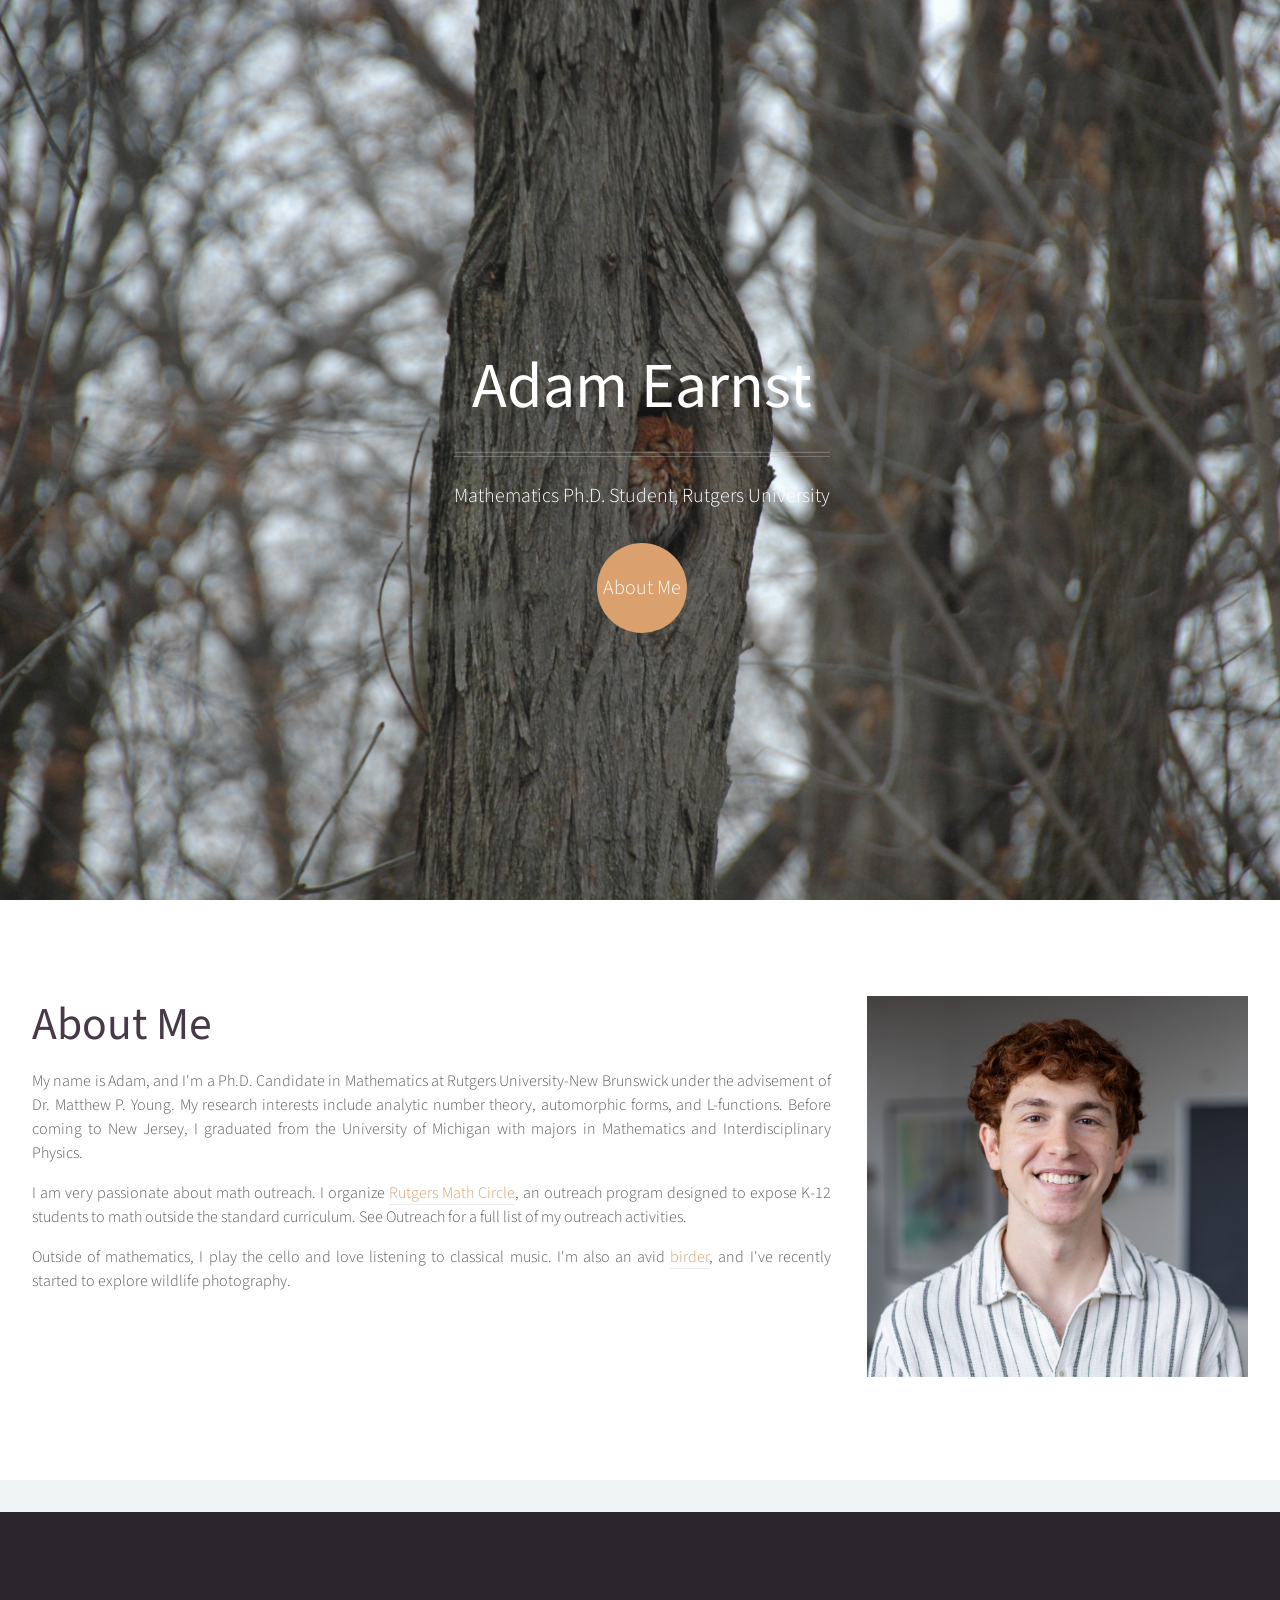
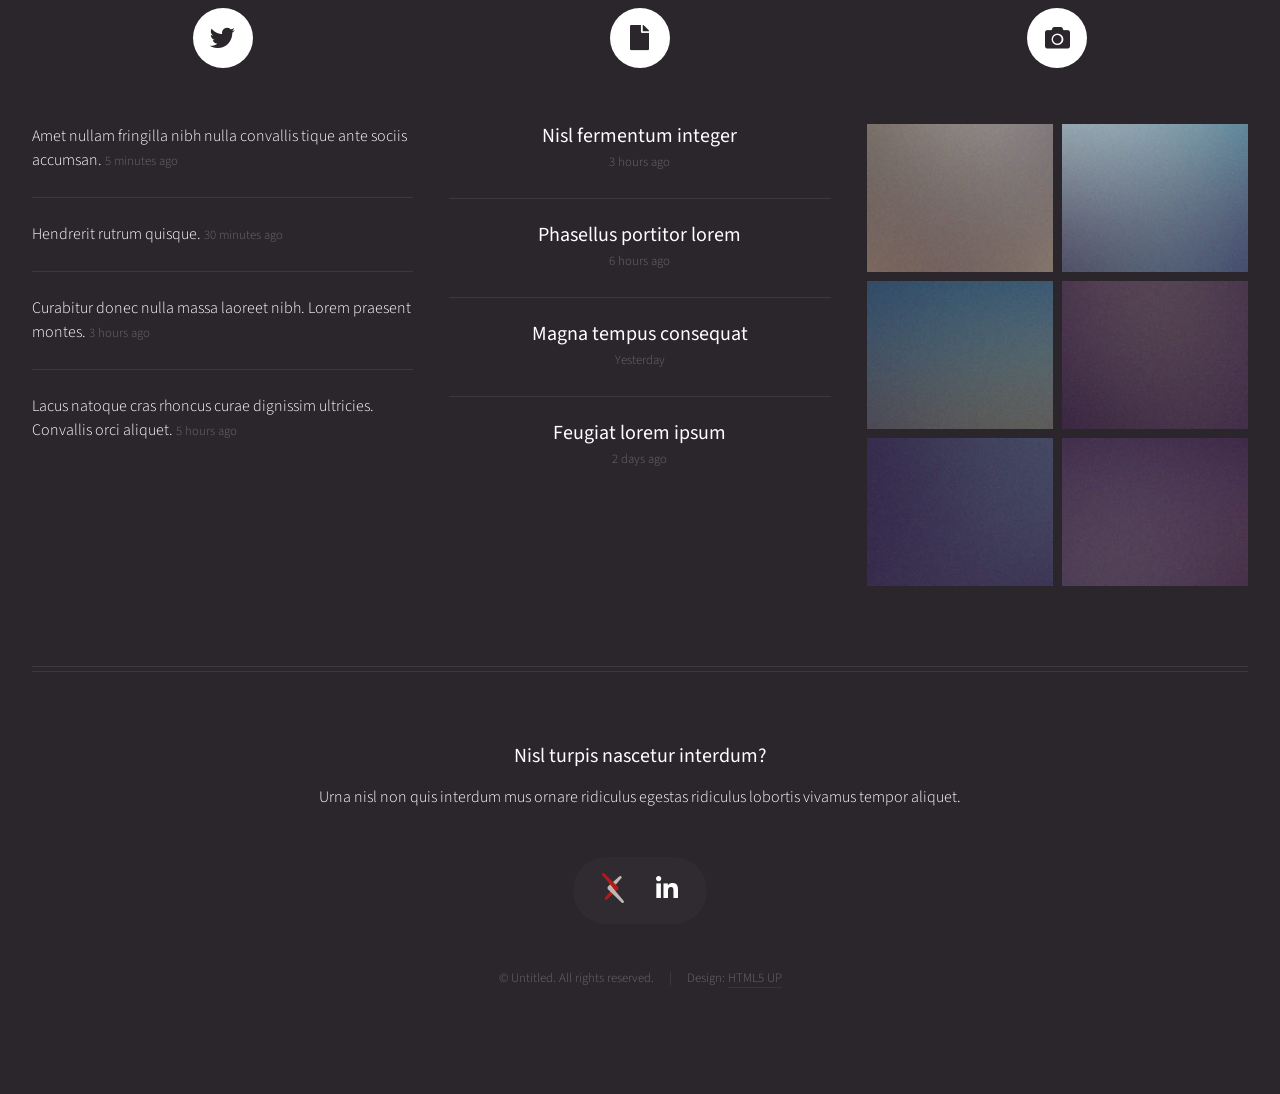
==== index.html @ e2ce982b "Update index.html" ====
<!DOCTYPE HTML>
<!--
	Helios by HTML5
	html5up.net | @ajlkn
	Free for personal and commercial use under the CCA 3.0 license (html5up.net/license)
-->
<html>
	<head>
		<title>Adam Earnst</title>
		<meta charset="utf-8" />
		<meta name="viewport" content="width=device-width, initial-scale=1, user-scalable=no" />
		<link rel="stylesheet" href="assets/css/main.css" />
		<noscript><link rel="stylesheet" href="assets/css/noscript.css" /></noscript>
	</head>
	<body class="homepage is-preload">
		<div id="page-wrapper">

			<!-- Header -->
				<div id="header">

					<!-- Inner -->
						<div class="inner">
							<header>
								<h1><a href="index.html" id="logo">Adam Earnst</a></h1>
								<hr />
								<p>Mathematics Ph.D. Student, Rutgers University</p>
							</header>
							<footer>
								<a href="#main" class="button circled scrolly">About Me</a>
							</footer>
						</div>

					<!-- Nav -->
						<div id="navbar"></div>

				</div>

			<!-- Banner
				<section id="banner">
					<header>
						<h2>Hi. You're looking at <strong>Helios</strong>.</h2>
						<p>
							A (free) responsive site template by <a href="http://html5up.net">HTML5 UP</a>.
							Built with HTML5/CSS3 and released under the <a href="http://html5up.net/license">CCA</a> license.
						</p>
					</header>
				</section> -->

			<!-- Carousel
				<section class="carousel">
					<div class="reel">

						<article>
							<a href="#" class="image featured"><img src="images/pic01.jpg" alt="" /></a>
							<header>
								<h3><a href="#">Pulvinar sagittis congue</a></h3>
							</header>
							<p>Commodo id natoque malesuada sollicitudin elit suscipit magna.</p>
						</article>

						<article>
							<a href="#" class="image featured"><img src="images/pic02.jpg" alt="" /></a>
							<header>
								<h3><a href="#">Fermentum sagittis proin</a></h3>
							</header>
							<p>Commodo id natoque malesuada sollicitudin elit suscipit magna.</p>
						</article>

						<article>
							<a href="#" class="image featured"><img src="images/pic03.jpg" alt="" /></a>
							<header>
								<h3><a href="#">Sed quis rhoncus placerat</a></h3>
							</header>
							<p>Commodo id natoque malesuada sollicitudin elit suscipit magna.</p>
						</article>

						<article>
							<a href="#" class="image featured"><img src="images/pic04.jpg" alt="" /></a>
							<header>
								<h3><a href="#">Ultrices urna sit lobortis</a></h3>
							</header>
							<p>Commodo id natoque malesuada sollicitudin elit suscipit magna.</p>
						</article>

						<article>
							<a href="#" class="image featured"><img src="images/pic05.jpg" alt="" /></a>
							<header>
								<h3><a href="#">Varius magnis sollicitudin</a></h3>
							</header>
							<p>Commodo id natoque malesuada sollicitudin elit suscipit magna.</p>
						</article>

						<article>
							<a href="#" class="image featured"><img src="images/pic01.jpg" alt="" /></a>
							<header>
								<h3><a href="#">Pulvinar sagittis congue</a></h3>
							</header>
							<p>Commodo id natoque malesuada sollicitudin elit suscipit magna.</p>
						</article>

						<article>
							<a href="#" class="image featured"><img src="images/pic02.jpg" alt="" /></a>
							<header>
								<h3><a href="#">Fermentum sagittis proin</a></h3>
							</header>
							<p>Commodo id natoque malesuada sollicitudin elit suscipit magna.</p>
						</article>

						<article>
							<a href="#" class="image featured"><img src="images/pic03.jpg" alt="" /></a>
							<header>
								<h3><a href="#">Sed quis rhoncus placerat</a></h3>
							</header>
							<p>Commodo id natoque malesuada sollicitudin elit suscipit magna.</p>
						</article>

						<article>
							<a href="#" class="image featured"><img src="images/pic04.jpg" alt="" /></a>
							<header>
								<h3><a href="#">Ultrices urna sit lobortis</a></h3>
							</header>
							<p>Commodo id natoque malesuada sollicitudin elit suscipit magna.</p>
						</article>

						<article>
							<a href="#" class="image featured"><img src="images/pic05.jpg" alt="" /></a>
							<header>
								<h3><a href="#">Varius magnis sollicitudin</a></h3>
							</header>
							<p>Commodo id natoque malesuada sollicitudin elit suscipit magna.</p>
						</article>

					</div>
				</section>  -->

			<!-- Main -->
			<div class="wrapper style1">
				<section id="main" class="container special">
				<div class="row">
				  <article class="col-8 col-12-mobile special">
					  <header style="text-align: left;">
				        <h2>About Me</h2>
					  </header>
				        <p>
				          My name is Adam, and I'm a Ph.D. Candidate in Mathematics at Rutgers University-New Brunswick under the advisement of Dr. Matthew P. Young.
						  My research interests include analytic number theory, automorphic forms, and L-functions.
						  Before coming to New Jersey, I graduated from the University of Michigan with majors in Mathematics and Interdisciplinary Physics.
				        </p>
					    <p>
							I am very passionate about math outreach.
							I organize <a href="https://sites.google.com/view/rutgersmathcircle" target="_blank">Rutgers Math Circle</a>,
							an outreach program designed to expose K-12 students to math outside the standard curriculum.
							See Outreach for a full list of my outreach activities.
						</p>
						<p>
							Outside of mathematics, I play the cello and love listening to classical music.
							I'm also an avid
							<a href="https://ebird.org/profile/Mzg1OTMxMQ/US" target="_blank">birder</a>,
							and I've recently started to explore wildlife photography.
						</p>
				  </article>
					<article class="col-4 col-12-mobile special">
				      <!-- Right side: Image -->
				      
				        <img src="images/Adam Portrait.jpg" alt="" style="width: 100%; border-radius: 0px;" />
				      
				
				    </article>
				</div>
				</section>
			</div>

			<!-- Features
				<div class="wrapper style1">

					<section id="features" class="container special">
						<header>
							<h2>Morbi ullamcorper et varius leo lacus</h2>
							<p>Ipsum volutpat consectetur orci metus consequat imperdiet duis integer semper magna.</p>
						</header>
						<div class="row">
							<article class="col-4 col-12-mobile special">
								<a href="#" class="image featured"><img src="images/pic07.jpg" alt="" /></a>
								<header>
									<h3><a href="#">Gravida aliquam penatibus</a></h3>
								</header>
								<p>
									Amet nullam fringilla nibh nulla convallis tique ante proin sociis accumsan lobortis. Auctor etiam
									porttitor phasellus tempus cubilia ultrices tempor sagittis. Nisl fermentum consequat integer interdum.
								</p>
							</article>
							<article class="col-4 col-12-mobile special">
								<a href="#" class="image featured"><img src="images/pic08.jpg" alt="" /></a>
								<header>
									<h3><a href="#">Sed quis rhoncus placerat</a></h3>
								</header>
								<p>
									Amet nullam fringilla nibh nulla convallis tique ante proin sociis accumsan lobortis. Auctor etiam
									porttitor phasellus tempus cubilia ultrices tempor sagittis. Nisl fermentum consequat integer interdum.
								</p>
							</article>
							<article class="col-4 col-12-mobile special">
								<a href="#" class="image featured"><img src="images/pic09.jpg" alt="" /></a>
								<header>
									<h3><a href="#">Magna laoreet et aliquam</a></h3>
								</header>
								<p>
									Amet nullam fringilla nibh nulla convallis tique ante proin sociis accumsan lobortis. Auctor etiam
									porttitor phasellus tempus cubilia ultrices tempor sagittis. Nisl fermentum consequat integer interdum.
								</p>
							</article>
						</div>
					</section>

				</div> -->

			<!-- Footer -->
				<div id="footer">
					<div class="container">
						<div class="row">

							<!-- Tweets -->
								<section class="col-4 col-12-mobile">
									<header>
										<h2 class="icon brands fa-twitter circled"><span class="label">Tweets</span></h2>
									</header>
									<ul class="divided">
										<li>
											<article class="tweet">
												Amet nullam fringilla nibh nulla convallis tique ante sociis accumsan.
												<span class="timestamp">5 minutes ago</span>
											</article>
										</li>
										<li>
											<article class="tweet">
												Hendrerit rutrum quisque.
												<span class="timestamp">30 minutes ago</span>
											</article>
										</li>
										<li>
											<article class="tweet">
												Curabitur donec nulla massa laoreet nibh. Lorem praesent montes.
												<span class="timestamp">3 hours ago</span>
											</article>
										</li>
										<li>
											<article class="tweet">
												Lacus natoque cras rhoncus curae dignissim ultricies. Convallis orci aliquet.
												<span class="timestamp">5 hours ago</span>
											</article>
										</li>
									</ul>
								</section>

							<!-- Posts -->
								<section class="col-4 col-12-mobile">
									<header>
										<h2 class="icon solid fa-file circled"><span class="label">Posts</span></h2>
									</header>
									<ul class="divided">
										<li>
											<article class="post stub">
												<header>
													<h3><a href="#">Nisl fermentum integer</a></h3>
												</header>
												<span class="timestamp">3 hours ago</span>
											</article>
										</li>
										<li>
											<article class="post stub">
												<header>
													<h3><a href="#">Phasellus portitor lorem</a></h3>
												</header>
												<span class="timestamp">6 hours ago</span>
											</article>
										</li>
										<li>
											<article class="post stub">
												<header>
													<h3><a href="#">Magna tempus consequat</a></h3>
												</header>
												<span class="timestamp">Yesterday</span>
											</article>
										</li>
										<li>
											<article class="post stub">
												<header>
													<h3><a href="#">Feugiat lorem ipsum</a></h3>
												</header>
												<span class="timestamp">2 days ago</span>
											</article>
										</li>
									</ul>
								</section>

							<!-- Photos -->
								<section class="col-4 col-12-mobile">
									<header>
										<h2 class="icon solid fa-camera circled"><span class="label">Photos</span></h2>
									</header>
									<div class="row gtr-25">
										<div class="col-6">
											<a href="#" class="image fit"><img src="images/pic10.jpg" alt="" /></a>
										</div>
										<div class="col-6">
											<a href="#" class="image fit"><img src="images/pic11.jpg" alt="" /></a>
										</div>
										<div class="col-6">
											<a href="#" class="image fit"><img src="images/pic12.jpg" alt="" /></a>
										</div>
										<div class="col-6">
											<a href="#" class="image fit"><img src="images/pic13.jpg" alt="" /></a>
										</div>
										<div class="col-6">
											<a href="#" class="image fit"><img src="images/pic14.jpg" alt="" /></a>
										</div>
										<div class="col-6">
											<a href="#" class="image fit"><img src="images/pic15.jpg" alt="" /></a>
										</div>
									</div>
								</section>

						</div>
						<hr />
						<div class="row">
							<div class="col-12">

								<!-- Contact -->
									<section class="contact">
										<header>
											<h3>Nisl turpis nascetur interdum?</h3>
										</header>
										<p>Urna nisl non quis interdum mus ornare ridiculus egestas ridiculus lobortis vivamus tempor aliquet.</p>
										<ul class="icons">
											<li>
											  	<a href="https://arxiv.org/search/?searchtype=author&query=Earnst%2C+Adam" target="_blank">
											    <img src="images/arxiv-logomark-small.svg" alt="arXiv" style="height:1.5em; position: relative; top: 5px;">
											  </a>
											</li>
											<li><a href="www.linkedin.com/in/adam-earnst" target="_blank" class="icon brands fa-linkedin-in"><span class="label">Linkedin</span></a></li>
											
										</ul>
									</section>

								<!-- Copyright -->
									<div class="copyright">
										<ul class="menu">
											<li>&copy; Untitled. All rights reserved.</li><li>Design: <a href="http://html5up.net">HTML5 UP</a></li>
										</ul>
									</div>

							</div>

						</div>
					</div>
				</div>

		</div>

		<!-- Scripts -->
			<script src="assets/js/jquery.min.js"></script>
			<script src="assets/js/jquery.dropotron.min.js"></script>
			<script src="assets/js/jquery.scrolly.min.js"></script>
			<script src="assets/js/jquery.scrollex.min.js"></script>
			<script src="assets/js/browser.min.js"></script>
			<script src="assets/js/breakpoints.min.js"></script>
			<script src="assets/js/util.js"></script>
			<script src="assets/js/main.js"></script>
			<script src="assets/js/observers.js"></script>

	</body>
</html>
---- assets/css/main.css ----
@import url("https://fonts.googleapis.com/css?family=Source+Sans+Pro:300,300italic,400,400italic,600");
@import url("fontawesome-all.min.css");

/*
	Helios by HTML5 UP
	html5up.net | @ajlkn
	Free for personal and commercial use under the CCA 3.0 license (html5up.net/license)
*/

html, body, div, span, applet, object,
iframe, h1, h2, h3, h4, h5, h6, p, blockquote,
pre, a, abbr, acronym, address, big, cite,
code, del, dfn, em, img, ins, kbd, q, s, samp,
small, strike, strong, sub, sup, tt, var, b,
u, i, center, dl, dt, dd, ol, ul, li, fieldset,
form, label, legend, table, caption, tbody,
tfoot, thead, tr, th, td, article, aside,
canvas, details, embed, figure, figcaption,
footer, header, hgroup, menu, nav, output, ruby,
section, summary, time, mark, audio, video {
	margin: 0;
	padding: 0;
	border: 0;
	font-size: 100%;
	font: inherit;
	vertical-align: baseline;}

article, aside, details, figcaption, figure,
footer, header, hgroup, menu, nav, section {
	display: block;}

body {
	line-height: 1;
}

ol, ul {
	list-style: none;
}

blockquote, q {
	quotes: none;
}

	blockquote:before, blockquote:after, q:before, q:after {
		content: '';
		content: none;
	}

table {
	border-collapse: collapse;
	border-spacing: 0;
}

body {
	-webkit-text-size-adjust: none;
}

mark {
	background-color: transparent;
	color: inherit;
}

input::-moz-focus-inner {
	border: 0;
	padding: 0;
}

input, select, textarea {
	-moz-appearance: none;
	-webkit-appearance: none;
	-ms-appearance: none;
	appearance: none;
}

/* Basic */

	html {
		box-sizing: border-box;
	}

	*, *:before, *:after {
		box-sizing: inherit;
	}

	body {
		background: #f0f4f4;
		color: #5b5b5b;
		font-size: 15pt;
		line-height: 1.85em;
		font-family: 'Source Sans Pro', sans-serif;
		font-weight: 300;
	}

		body.is-preload *, body.is-preload *:before, body.is-preload *:after {
			-moz-animation: none !important;
			-webkit-animation: none !important;
			-ms-animation: none !important;
			animation: none !important;
			-moz-transition: none !important;
			-webkit-transition: none !important;
			-ms-transition: none !important;
			transition: none !important;
		}

	input, textarea, select {
		font-size: 15pt;
		line-height: 1.85em;
		font-family: 'Source Sans Pro', sans-serif;
		font-weight: 300;
	}

	h1, h2, h3, h4, h5, h6 {
		font-weight: 400;
		color: #483949;
		line-height: 1.25em;
	}

	h1 a, h2 a, h3 a, h4 a, h5 a, h6 a {
		color: inherit;
		text-decoration: none;
		border-bottom-color: transparent;
	}

	h1 strong, h2 strong, h3 strong, h4 strong, h5 strong, h6 strong {
		font-weight: 600;
	}

	h2 {
		font-size: 2.85em;
	}

	h3 {
		font-size: 1.25em;
	}

	h4 {
		font-size: 1em;
		margin: 0 0 0.25em 0;
	}

	strong, b {
		font-weight: 400;
		color: #483949;
	}

	em, i {
		font-style: italic;
	}

	a {
		color: #daa06d;
		border-bottom: solid 1px rgba(128, 128, 128, 0.15);
		text-decoration: none;
		-moz-transition: background-color 0.35s ease-in-out, color 0.35s ease-in-out, border-bottom-color 0.35s ease-in-out;
		-webkit-transition: background-color 0.35s ease-in-out, color 0.35s ease-in-out, border-bottom-color 0.35s ease-in-out;
		-ms-transition: background-color 0.35s ease-in-out, color 0.35s ease-in-out, border-bottom-color 0.35s ease-in-out;
		transition: background-color 0.35s ease-in-out, color 0.35s ease-in-out, border-bottom-color 0.35s ease-in-out;
	}

		a:hover {
			color: #ba804d;
			border-bottom-color: transparent;
		}

	sub {
		position: relative;
		top: 0.5em;
		font-size: 0.8em;
	}

	sup {
		position: relative;
		top: -0.5em;
		font-size: 0.8em;
	}

	blockquote {
		border-left: solid 0.5em #ddd;
		padding: 1em 0 1em 2em;
		font-style: italic;
	}

	p, ul, ol, dl, table {
		margin-bottom: 1em;
	}

	p {
		text-align: justify;
	}

	br.clear {
		clear: both;
	}

	hr {
		position: relative;
		display: block;
		border: 0;
		top: 4.5em;
		margin-bottom: 9em;
		height: 6px;
		border-top: solid 1px rgba(128, 128, 128, 0.2);
		border-bottom: solid 1px rgba(128, 128, 128, 0.2);
	}

		hr:before, hr:after {
			content: '';
			position: absolute;
			top: -8px;
			display: block;
			width: 1px;
			height: 21px;
			background: rgba(128, 128, 128, 0.2);
		}

		hr:before {
			left: -1px;
		}

		hr:after {
			right: -1px;
		}

	.timestamp {
		color: rgba(128, 128, 128, 0.75);
		font-size: 0.8em;
	}

/* Container */

	.container {
		margin: 0 auto;
		max-width: 100%;
		width: 1400px;
	}

		@media screen and (max-width: 1680px) {

			.container {
				width: 1200px;
			}

		}

		@media screen and (max-width: 1280px) {

			.container {
				width: 100%;
			}

		}

		@media screen and (max-width: 960px) {

			.container {
				width: 100%;
			}

		}

		@media screen and (max-width: 840px) {

			.container {
				width: 100%;
			}

		}

		@media screen and (max-width: 736px) {

			.container {
				width: 100%;
			}

		}

/* Row */

	.row {
		display: flex;
		flex-wrap: wrap;
		box-sizing: border-box;
		align-items: stretch;
	}

		.row > * {
			box-sizing: border-box;
		}

		.row.gtr-uniform > * > :last-child {
			margin-bottom: 0;
		}

		.row.aln-left {
			justify-content: flex-start;
		}

		.row.aln-center {
			justify-content: center;
		}

		.row.aln-right {
			justify-content: flex-end;
		}

		.row.aln-top {
			align-items: flex-start;
		}

		.row.aln-middle {
			align-items: center;
		}

		.row.aln-bottom {
			align-items: flex-end;
		}

		.row > .imp {
			order: -1;
		}

		.row > .col-1 {
			width: 8.33333%;
		}

		.row > .off-1 {
			margin-left: 8.33333%;
		}

		.row > .col-2 {
			width: 16.66667%;
		}

		.row > .off-2 {
			margin-left: 16.66667%;
		}

		.row > .col-3 {
			width: 25%;
		}

		.row > .off-3 {
			margin-left: 25%;
		}

		.row > .col-4 {
			width: 33.33333%;
		}

		.row > .off-4 {
			margin-left: 33.33333%;
		}

		.row > .col-5 {
			width: 41.66667%;
		}

		.row > .off-5 {
			margin-left: 41.66667%;
		}

		.row > .col-6 {
			width: 50%;
		}

		.row > .off-6 {
			margin-left: 50%;
		}

		.row > .col-7 {
			width: 58.33333%;
		}

		.row > .off-7 {
			margin-left: 58.33333%;
		}

		.row > .col-8 {
			width: 66.66667%;
		}

		.row > .off-8 {
			margin-left: 66.66667%;
		}

		.row > .col-9 {
			width: 75%;
		}

		.row > .off-9 {
			margin-left: 75%;
		}

		.row > .col-10 {
			width: 83.33333%;
		}

		.row > .off-10 {
			margin-left: 83.33333%;
		}

		.row > .col-11 {
			width: 91.66667%;
		}

		.row > .off-11 {
			margin-left: 91.66667%;
		}

		.row > .col-12 {
			width: 100%;
		}

		.row > .off-12 {
			margin-left: 100%;
		}

		.row.gtr-0 {
			margin-top: 0px;
			margin-left: 0px;
		}

			.row.gtr-0 > * {
				padding: 0px 0 0 0px;
			}

			.row.gtr-0.gtr-uniform {
				margin-top: 0px;
			}

				.row.gtr-0.gtr-uniform > * {
					padding-top: 0px;
				}

		.row.gtr-25 {
			margin-top: -10px;
			margin-left: -10px;
		}

			.row.gtr-25 > * {
				padding: 10px 0 0 10px;
			}

			.row.gtr-25.gtr-uniform {
				margin-top: -10px;
			}

				.row.gtr-25.gtr-uniform > * {
					padding-top: 10px;
				}

		.row.gtr-50 {
			margin-top: -20px;
			margin-left: -20px;
		}

			.row.gtr-50 > * {
				padding: 20px 0 0 20px;
			}

			.row.gtr-50.gtr-uniform {
				margin-top: -20px;
			}

				.row.gtr-50.gtr-uniform > * {
					padding-top: 20px;
				}

		.row {
			margin-top: -40px;
			margin-left: -40px;
		}

			.row > * {
				padding: 40px 0 0 40px;
			}

			.row.gtr-uniform {
				margin-top: -40px;
			}

				.row.gtr-uniform > * {
					padding-top: 40px;
				}

		.row.gtr-150 {
			margin-top: -60px;
			margin-left: -60px;
		}

			.row.gtr-150 > * {
				padding: 60px 0 0 60px;
			}

			.row.gtr-150.gtr-uniform {
				margin-top: -60px;
			}

				.row.gtr-150.gtr-uniform > * {
					padding-top: 60px;
				}

		.row.gtr-200 {
			margin-top: -80px;
			margin-left: -80px;
		}

			.row.gtr-200 > * {
				padding: 80px 0 0 80px;
			}

			.row.gtr-200.gtr-uniform {
				margin-top: -80px;
			}

				.row.gtr-200.gtr-uniform > * {
					padding-top: 80px;
				}

		@media screen and (max-width: 1680px) {

			.row {
				display: flex;
				flex-wrap: wrap;
				box-sizing: border-box;
				align-items: stretch;
			}

				.row > * {
					box-sizing: border-box;
				}

				.row.gtr-uniform > * > :last-child {
					margin-bottom: 0;
				}

				.row.aln-left {
					justify-content: flex-start;
				}

				.row.aln-center {
					justify-content: center;
				}

				.row.aln-right {
					justify-content: flex-end;
				}

				.row.aln-top {
					align-items: flex-start;
				}

				.row.aln-middle {
					align-items: center;
				}

				.row.aln-bottom {
					align-items: flex-end;
				}

				.row > .imp-wide {
					order: -1;
				}

				.row > .col-1-wide {
					width: 8.33333%;
				}

				.row > .off-1-wide {
					margin-left: 8.33333%;
				}

				.row > .col-2-wide {
					width: 16.66667%;
				}

				.row > .off-2-wide {
					margin-left: 16.66667%;
				}

				.row > .col-3-wide {
					width: 25%;
				}

				.row > .off-3-wide {
					margin-left: 25%;
				}

				.row > .col-4-wide {
					width: 33.33333%;
				}

				.row > .off-4-wide {
					margin-left: 33.33333%;
				}

				.row > .col-5-wide {
					width: 41.66667%;
				}

				.row > .off-5-wide {
					margin-left: 41.66667%;
				}

				.row > .col-6-wide {
					width: 50%;
				}

				.row > .off-6-wide {
					margin-left: 50%;
				}

				.row > .col-7-wide {
					width: 58.33333%;
				}

				.row > .off-7-wide {
					margin-left: 58.33333%;
				}

				.row > .col-8-wide {
					width: 66.66667%;
				}

				.row > .off-8-wide {
					margin-left: 66.66667%;
				}

				.row > .col-9-wide {
					width: 75%;
				}

				.row > .off-9-wide {
					margin-left: 75%;
				}

				.row > .col-10-wide {
					width: 83.33333%;
				}

				.row > .off-10-wide {
					margin-left: 83.33333%;
				}

				.row > .col-11-wide {
					width: 91.66667%;
				}

				.row > .off-11-wide {
					margin-left: 91.66667%;
				}

				.row > .col-12-wide {
					width: 100%;
				}

				.row > .off-12-wide {
					margin-left: 100%;
				}

				.row.gtr-0 {
					margin-top: 0px;
					margin-left: 0px;
				}

					.row.gtr-0 > * {
						padding: 0px 0 0 0px;
					}

					.row.gtr-0.gtr-uniform {
						margin-top: 0px;
					}

						.row.gtr-0.gtr-uniform > * {
							padding-top: 0px;
						}

				.row.gtr-25 {
					margin-top: -10px;
					margin-left: -10px;
				}

					.row.gtr-25 > * {
						padding: 10px 0 0 10px;
					}

					.row.gtr-25.gtr-uniform {
						margin-top: -10px;
					}

						.row.gtr-25.gtr-uniform > * {
							padding-top: 10px;
						}

				.row.gtr-50 {
					margin-top: -20px;
					margin-left: -20px;
				}

					.row.gtr-50 > * {
						padding: 20px 0 0 20px;
					}

					.row.gtr-50.gtr-uniform {
						margin-top: -20px;
					}

						.row.gtr-50.gtr-uniform > * {
							padding-top: 20px;
						}

				.row {
					margin-top: -40px;
					margin-left: -40px;
				}

					.row > * {
						padding: 40px 0 0 40px;
					}

					.row.gtr-uniform {
						margin-top: -40px;
					}

						.row.gtr-uniform > * {
							padding-top: 40px;
						}

				.row.gtr-150 {
					margin-top: -60px;
					margin-left: -60px;
				}

					.row.gtr-150 > * {
						padding: 60px 0 0 60px;
					}

					.row.gtr-150.gtr-uniform {
						margin-top: -60px;
					}

						.row.gtr-150.gtr-uniform > * {
							padding-top: 60px;
						}

				.row.gtr-200 {
					margin-top: -80px;
					margin-left: -80px;
				}

					.row.gtr-200 > * {
						padding: 80px 0 0 80px;
					}

					.row.gtr-200.gtr-uniform {
						margin-top: -80px;
					}

						.row.gtr-200.gtr-uniform > * {
							padding-top: 80px;
						}

		}

		@media screen and (max-width: 1280px) {

			.row {
				display: flex;
				flex-wrap: wrap;
				box-sizing: border-box;
				align-items: stretch;
			}

				.row > * {
					box-sizing: border-box;
				}

				.row.gtr-uniform > * > :last-child {
					margin-bottom: 0;
				}

				.row.aln-left {
					justify-content: flex-start;
				}

				.row.aln-center {
					justify-content: center;
				}

				.row.aln-right {
					justify-content: flex-end;
				}

				.row.aln-top {
					align-items: flex-start;
				}

				.row.aln-middle {
					align-items: center;
				}

				.row.aln-bottom {
					align-items: flex-end;
				}

				.row > .imp-normal {
					order: -1;
				}

				.row > .col-1-normal {
					width: 8.33333%;
				}

				.row > .off-1-normal {
					margin-left: 8.33333%;
				}

				.row > .col-2-normal {
					width: 16.66667%;
				}

				.row > .off-2-normal {
					margin-left: 16.66667%;
				}

				.row > .col-3-normal {
					width: 25%;
				}

				.row > .off-3-normal {
					margin-left: 25%;
				}

				.row > .col-4-normal {
					width: 33.33333%;
				}

				.row > .off-4-normal {
					margin-left: 33.33333%;
				}

				.row > .col-5-normal {
					width: 41.66667%;
				}

				.row > .off-5-normal {
					margin-left: 41.66667%;
				}

				.row > .col-6-normal {
					width: 50%;
				}

				.row > .off-6-normal {
					margin-left: 50%;
				}

				.row > .col-7-normal {
					width: 58.33333%;
				}

				.row > .off-7-normal {
					margin-left: 58.33333%;
				}

				.row > .col-8-normal {
					width: 66.66667%;
				}

				.row > .off-8-normal {
					margin-left: 66.66667%;
				}

				.row > .col-9-normal {
					width: 75%;
				}

				.row > .off-9-normal {
					margin-left: 75%;
				}

				.row > .col-10-normal {
					width: 83.33333%;
				}

				.row > .off-10-normal {
					margin-left: 83.33333%;
				}

				.row > .col-11-normal {
					width: 91.66667%;
				}

				.row > .off-11-normal {
					margin-left: 91.66667%;
				}

				.row > .col-12-normal {
					width: 100%;
				}

				.row > .off-12-normal {
					margin-left: 100%;
				}

				.row.gtr-0 {
					margin-top: 0px;
					margin-left: 0px;
				}

					.row.gtr-0 > * {
						padding: 0px 0 0 0px;
					}

					.row.gtr-0.gtr-uniform {
						margin-top: 0px;
					}

						.row.gtr-0.gtr-uniform > * {
							padding-top: 0px;
						}

				.row.gtr-25 {
					margin-top: -9px;
					margin-left: -9px;
				}

					.row.gtr-25 > * {
						padding: 9px 0 0 9px;
					}

					.row.gtr-25.gtr-uniform {
						margin-top: -9px;
					}

						.row.gtr-25.gtr-uniform > * {
							padding-top: 9px;
						}

				.row.gtr-50 {
					margin-top: -18px;
					margin-left: -18px;
				}

					.row.gtr-50 > * {
						padding: 18px 0 0 18px;
					}

					.row.gtr-50.gtr-uniform {
						margin-top: -18px;
					}

						.row.gtr-50.gtr-uniform > * {
							padding-top: 18px;
						}

				.row {
					margin-top: -36px;
					margin-left: -36px;
				}

					.row > * {
						padding: 36px 0 0 36px;
					}

					.row.gtr-uniform {
						margin-top: -36px;
					}

						.row.gtr-uniform > * {
							padding-top: 36px;
						}

				.row.gtr-150 {
					margin-top: -54px;
					margin-left: -54px;
				}

					.row.gtr-150 > * {
						padding: 54px 0 0 54px;
					}

					.row.gtr-150.gtr-uniform {
						margin-top: -54px;
					}

						.row.gtr-150.gtr-uniform > * {
							padding-top: 54px;
						}

				.row.gtr-200 {
					margin-top: -72px;
					margin-left: -72px;
				}

					.row.gtr-200 > * {
						padding: 72px 0 0 72px;
					}

					.row.gtr-200.gtr-uniform {
						margin-top: -72px;
					}

						.row.gtr-200.gtr-uniform > * {
							padding-top: 72px;
						}

		}

		@media screen and (max-width: 960px) {

			.row {
				display: flex;
				flex-wrap: wrap;
				box-sizing: border-box;
				align-items: stretch;
			}

				.row > * {
					box-sizing: border-box;
				}

				.row.gtr-uniform > * > :last-child {
					margin-bottom: 0;
				}

				.row.aln-left {
					justify-content: flex-start;
				}

				.row.aln-center {
					justify-content: center;
				}

				.row.aln-right {
					justify-content: flex-end;
				}

				.row.aln-top {
					align-items: flex-start;
				}

				.row.aln-middle {
					align-items: center;
				}

				.row.aln-bottom {
					align-items: flex-end;
				}

				.row > .imp-narrow {
					order: -1;
				}

				.row > .col-1-narrow {
					width: 8.33333%;
				}

				.row > .off-1-narrow {
					margin-left: 8.33333%;
				}

				.row > .col-2-narrow {
					width: 16.66667%;
				}

				.row > .off-2-narrow {
					margin-left: 16.66667%;
				}

				.row > .col-3-narrow {
					width: 25%;
				}

				.row > .off-3-narrow {
					margin-left: 25%;
				}

				.row > .col-4-narrow {
					width: 33.33333%;
				}

				.row > .off-4-narrow {
					margin-left: 33.33333%;
				}

				.row > .col-5-narrow {
					width: 41.66667%;
				}

				.row > .off-5-narrow {
					margin-left: 41.66667%;
				}

				.row > .col-6-narrow {
					width: 50%;
				}

				.row > .off-6-narrow {
					margin-left: 50%;
				}

				.row > .col-7-narrow {
					width: 58.33333%;
				}

				.row > .off-7-narrow {
					margin-left: 58.33333%;
				}

				.row > .col-8-narrow {
					width: 66.66667%;
				}

				.row > .off-8-narrow {
					margin-left: 66.66667%;
				}

				.row > .col-9-narrow {
					width: 75%;
				}

				.row > .off-9-narrow {
					margin-left: 75%;
				}

				.row > .col-10-narrow {
					width: 83.33333%;
				}

				.row > .off-10-narrow {
					margin-left: 83.33333%;
				}

				.row > .col-11-narrow {
					width: 91.66667%;
				}

				.row > .off-11-narrow {
					margin-left: 91.66667%;
				}

				.row > .col-12-narrow {
					width: 100%;
				}

				.row > .off-12-narrow {
					margin-left: 100%;
				}

				.row.gtr-0 {
					margin-top: 0px;
					margin-left: 0px;
				}

					.row.gtr-0 > * {
						padding: 0px 0 0 0px;
					}

					.row.gtr-0.gtr-uniform {
						margin-top: 0px;
					}

						.row.gtr-0.gtr-uniform > * {
							padding-top: 0px;
						}

				.row.gtr-25 {
					margin-top: -8px;
					margin-left: -8px;
				}

					.row.gtr-25 > * {
						padding: 8px 0 0 8px;
					}

					.row.gtr-25.gtr-uniform {
						margin-top: -8px;
					}

						.row.gtr-25.gtr-uniform > * {
							padding-top: 8px;
						}

				.row.gtr-50 {
					margin-top: -16px;
					margin-left: -16px;
				}

					.row.gtr-50 > * {
						padding: 16px 0 0 16px;
					}

					.row.gtr-50.gtr-uniform {
						margin-top: -16px;
					}

						.row.gtr-50.gtr-uniform > * {
							padding-top: 16px;
						}

				.row {
					margin-top: -32px;
					margin-left: -32px;
				}

					.row > * {
						padding: 32px 0 0 32px;
					}

					.row.gtr-uniform {
						margin-top: -32px;
					}

						.row.gtr-uniform > * {
							padding-top: 32px;
						}

				.row.gtr-150 {
					margin-top: -48px;
					margin-left: -48px;
				}

					.row.gtr-150 > * {
						padding: 48px 0 0 48px;
					}

					.row.gtr-150.gtr-uniform {
						margin-top: -48px;
					}

						.row.gtr-150.gtr-uniform > * {
							padding-top: 48px;
						}

				.row.gtr-200 {
					margin-top: -64px;
					margin-left: -64px;
				}

					.row.gtr-200 > * {
						padding: 64px 0 0 64px;
					}

					.row.gtr-200.gtr-uniform {
						margin-top: -64px;
					}

						.row.gtr-200.gtr-uniform > * {
							padding-top: 64px;
						}

		}

		@media screen and (max-width: 840px) {

			.row {
				display: flex;
				flex-wrap: wrap;
				box-sizing: border-box;
				align-items: stretch;
			}

				.row > * {
					box-sizing: border-box;
				}

				.row.gtr-uniform > * > :last-child {
					margin-bottom: 0;
				}

				.row.aln-left {
					justify-content: flex-start;
				}

				.row.aln-center {
					justify-content: center;
				}

				.row.aln-right {
					justify-content: flex-end;
				}

				.row.aln-top {
					align-items: flex-start;
				}

				.row.aln-middle {
					align-items: center;
				}

				.row.aln-bottom {
					align-items: flex-end;
				}

				.row > .imp-narrower {
					order: -1;
				}

				.row > .col-1-narrower {
					width: 8.33333%;
				}

				.row > .off-1-narrower {
					margin-left: 8.33333%;
				}

				.row > .col-2-narrower {
					width: 16.66667%;
				}

				.row > .off-2-narrower {
					margin-left: 16.66667%;
				}

				.row > .col-3-narrower {
					width: 25%;
				}

				.row > .off-3-narrower {
					margin-left: 25%;
				}

				.row > .col-4-narrower {
					width: 33.33333%;
				}

				.row > .off-4-narrower {
					margin-left: 33.33333%;
				}

				.row > .col-5-narrower {
					width: 41.66667%;
				}

				.row > .off-5-narrower {
					margin-left: 41.66667%;
				}

				.row > .col-6-narrower {
					width: 50%;
				}

				.row > .off-6-narrower {
					margin-left: 50%;
				}

				.row > .col-7-narrower {
					width: 58.33333%;
				}

				.row > .off-7-narrower {
					margin-left: 58.33333%;
				}

				.row > .col-8-narrower {
					width: 66.66667%;
				}

				.row > .off-8-narrower {
					margin-left: 66.66667%;
				}

				.row > .col-9-narrower {
					width: 75%;
				}

				.row > .off-9-narrower {
					margin-left: 75%;
				}

				.row > .col-10-narrower {
					width: 83.33333%;
				}

				.row > .off-10-narrower {
					margin-left: 83.33333%;
				}

				.row > .col-11-narrower {
					width: 91.66667%;
				}

				.row > .off-11-narrower {
					margin-left: 91.66667%;
				}

				.row > .col-12-narrower {
					width: 100%;
				}

				.row > .off-12-narrower {
					margin-left: 100%;
				}

				.row.gtr-0 {
					margin-top: 0px;
					margin-left: 0px;
				}

					.row.gtr-0 > * {
						padding: 0px 0 0 0px;
					}

					.row.gtr-0.gtr-uniform {
						margin-top: 0px;
					}

						.row.gtr-0.gtr-uniform > * {
							padding-top: 0px;
						}

				.row.gtr-25 {
					margin-top: -8px;
					margin-left: -8px;
				}

					.row.gtr-25 > * {
						padding: 8px 0 0 8px;
					}

					.row.gtr-25.gtr-uniform {
						margin-top: -8px;
					}

						.row.gtr-25.gtr-uniform > * {
							padding-top: 8px;
						}

				.row.gtr-50 {
					margin-top: -16px;
					margin-left: -16px;
				}

					.row.gtr-50 > * {
						padding: 16px 0 0 16px;
					}

					.row.gtr-50.gtr-uniform {
						margin-top: -16px;
					}

						.row.gtr-50.gtr-uniform > * {
							padding-top: 16px;
						}

				.row {
					margin-top: -32px;
					margin-left: -32px;
				}

					.row > * {
						padding: 32px 0 0 32px;
					}

					.row.gtr-uniform {
						margin-top: -32px;
					}

						.row.gtr-uniform > * {
							padding-top: 32px;
						}

				.row.gtr-150 {
					margin-top: -48px;
					margin-left: -48px;
				}

					.row.gtr-150 > * {
						padding: 48px 0 0 48px;
					}

					.row.gtr-150.gtr-uniform {
						margin-top: -48px;
					}

						.row.gtr-150.gtr-uniform > * {
							padding-top: 48px;
						}

				.row.gtr-200 {
					margin-top: -64px;
					margin-left: -64px;
				}

					.row.gtr-200 > * {
						padding: 64px 0 0 64px;
					}

					.row.gtr-200.gtr-uniform {
						margin-top: -64px;
					}

						.row.gtr-200.gtr-uniform > * {
							padding-top: 64px;
						}

		}

		@media screen and (max-width: 736px) {

			.row {
				display: flex;
				flex-wrap: wrap;
				box-sizing: border-box;
				align-items: stretch;
			}

				.row > * {
					box-sizing: border-box;
				}

				.row.gtr-uniform > * > :last-child {
					margin-bottom: 0;
				}

				.row.aln-left {
					justify-content: flex-start;
				}

				.row.aln-center {
					justify-content: center;
				}

				.row.aln-right {
					justify-content: flex-end;
				}

				.row.aln-top {
					align-items: flex-start;
				}

				.row.aln-middle {
					align-items: center;
				}

				.row.aln-bottom {
					align-items: flex-end;
				}

				.row > .imp-mobile {
					order: -1;
				}

				.row > .col-1-mobile {
					width: 8.33333%;
				}

				.row > .off-1-mobile {
					margin-left: 8.33333%;
				}

				.row > .col-2-mobile {
					width: 16.66667%;
				}

				.row > .off-2-mobile {
					margin-left: 16.66667%;
				}

				.row > .col-3-mobile {
					width: 25%;
				}

				.row > .off-3-mobile {
					margin-left: 25%;
				}

				.row > .col-4-mobile {
					width: 33.33333%;
				}

				.row > .off-4-mobile {
					margin-left: 33.33333%;
				}

				.row > .col-5-mobile {
					width: 41.66667%;
				}

				.row > .off-5-mobile {
					margin-left: 41.66667%;
				}

				.row > .col-6-mobile {
					width: 50%;
				}

				.row > .off-6-mobile {
					margin-left: 50%;
				}

				.row > .col-7-mobile {
					width: 58.33333%;
				}

				.row > .off-7-mobile {
					margin-left: 58.33333%;
				}

				.row > .col-8-mobile {
					width: 66.66667%;
				}

				.row > .off-8-mobile {
					margin-left: 66.66667%;
				}

				.row > .col-9-mobile {
					width: 75%;
				}

				.row > .off-9-mobile {
					margin-left: 75%;
				}

				.row > .col-10-mobile {
					width: 83.33333%;
				}

				.row > .off-10-mobile {
					margin-left: 83.33333%;
				}

				.row > .col-11-mobile {
					width: 91.66667%;
				}

				.row > .off-11-mobile {
					margin-left: 91.66667%;
				}

				.row > .col-12-mobile {
					width: 100%;
				}

				.row > .off-12-mobile {
					margin-left: 100%;
				}

				.row.gtr-0 {
					margin-top: 0px;
					margin-left: 0px;
				}

					.row.gtr-0 > * {
						padding: 0px 0 0 0px;
					}

					.row.gtr-0.gtr-uniform {
						margin-top: 0px;
					}

						.row.gtr-0.gtr-uniform > * {
							padding-top: 0px;
						}

				.row.gtr-25 {
					margin-top: -5px;
					margin-left: -5px;
				}

					.row.gtr-25 > * {
						padding: 5px 0 0 5px;
					}

					.row.gtr-25.gtr-uniform {
						margin-top: -5px;
					}

						.row.gtr-25.gtr-uniform > * {
							padding-top: 5px;
						}

				.row.gtr-50 {
					margin-top: -10px;
					margin-left: -10px;
				}

					.row.gtr-50 > * {
						padding: 10px 0 0 10px;
					}

					.row.gtr-50.gtr-uniform {
						margin-top: -10px;
					}

						.row.gtr-50.gtr-uniform > * {
							padding-top: 10px;
						}

				.row {
					margin-top: -20px;
					margin-left: -20px;
				}

					.row > * {
						padding: 20px 0 0 20px;
					}

					.row.gtr-uniform {
						margin-top: -20px;
					}

						.row.gtr-uniform > * {
							padding-top: 20px;
						}

				.row.gtr-150 {
					margin-top: -30px;
					margin-left: -30px;
				}

					.row.gtr-150 > * {
						padding: 30px 0 0 30px;
					}

					.row.gtr-150.gtr-uniform {
						margin-top: -30px;
					}

						.row.gtr-150.gtr-uniform > * {
							padding-top: 30px;
						}

				.row.gtr-200 {
					margin-top: -40px;
					margin-left: -40px;
				}

					.row.gtr-200 > * {
						padding: 40px 0 0 40px;
					}

					.row.gtr-200.gtr-uniform {
						margin-top: -40px;
					}

						.row.gtr-200.gtr-uniform > * {
							padding-top: 40px;
						}

		}

/* Sections/Article */

	section, article {
		margin-bottom: 3em;
	}

		section > :last-child, section:last-child, article > :last-child, article:last-child {
			margin-bottom: 0;
		}

		section.special > header, section.special > footer, article.special > header, article.special > footer {
			text-align: center;
		}

	.row > section, .row > article {
		margin-bottom: 0;
	}

	header {
		margin: 0 0 1em 0;
	}

		header > p {
			display: block;
			font-size: 1.5em;
			margin: 1em 0 2em 0;
			line-height: 1.5em;
			text-align: inherit;
		}

	footer {
		margin: 2.5em 0 0 0;
	}

/* Image */

	.image {
		position: relative;
		display: inline-block;
		border: 0;
		outline: 0;
	}

		.image img {
			display: block;
			width: 100%;
		}

		.image.fit {
			display: block;
			width: 100%;
		}

		.image.featured {
			display: block;
			width: 100%;
			margin: 0 0 4em 0;
		}

		.image.left {
			float: left;
			margin: 0 2em 2em 0;
		}

		.image.centered {
			display: block;
			margin: 0 0 2em 0;
		}

			.image.centered img {
				margin: 0 auto;
				width: auto;
			}

/* List */

	ul {
		list-style: disc;
		padding-left: 1em;
	}

		ul li {
			padding-left: 0.5em;
		}

	ol {
		list-style: decimal;
		padding-left: 1.25em;
	}

		ol li {
			padding-left: 0.25em;
		}

/* Actions */

	ul.actions {
		margin: 3em 0 0 0;
		list-style: none;
		padding-left: 0;
	}

		form ul.actions {
			margin-top: 0;
		}

		ul.actions li {
			display: inline-block;
			margin: 0 0.75em 0 0.75em;
			padding-left: 0;
		}

			ul.actions li:first-child {
				margin-left: 0;
			}

			ul.actions li:last-child {
				margin-right: 0;
			}

/* Divided */

	ul.divided {
		list-style: none;
		padding-left: 0;
	}

		ul.divided li {
			border-top: solid 1px rgba(128, 128, 128, 0.2);
			padding-top: 1.5em;
			margin-top: 1.5em;
			padding-left: 0;
		}

			ul.divided li:first-child {
				border-top: 0;
				padding-top: 0;
				margin-top: 0;
			}

/* Menu */

	ul.menu {
		height: 1em;
		line-height: 1em;
		list-style: none;
		padding-left: 0;
	}

		ul.menu li {
			display: inline-block;
			border-left: solid 1px rgba(128, 128, 128, 0.2);
			padding-left: 1.25em;
			margin-left: 1.25em;
		}

			ul.menu li:first-child {
				border-left: 0;
				padding-left: 0;
				margin-left: 0;
			}

/* Icons */

	ul.icons {
		position: relative;
		background: rgba(128, 128, 128, 0.05);
		border-radius: 4em;
		display: inline-block;
		padding: 0.35em 0.75em 0.35em 0.75em;
		font-size: 1.25em;
		cursor: default;
		list-style: none;
	}

		ul.icons li {
			display: inline-block;
			padding-left: 0;
		}

			ul.icons li a {
				display: inline-block;
				background: none;
				width: 2.5em;
				height: 2.5em;
				line-height: 2.5em;
				text-align: center;
				border-radius: 100%;
				border: 0;
				color: inherit;
			}

				ul.icons li a:hover {
					color: #ba804d;
				}

/* Form */

	form label {
		display: block;
		font-weight: 400;
		color: #483949;
		margin: 0 0 1em 0;
	}

	form input[type="text"],
	form input[type="email"],
	form input[type="password"],
	form select,
	form textarea {
		-webkit-appearance: none;
		display: block;
		border: 0;
		background: #fafafa;
		width: 100%;
		border-radius: 0.5em;
		border: solid 1px #E5E5E5;
		padding: 1em;
		-moz-transition: background-color 0.35s ease-in-out, border-color 0.35s ease-in-out;
		-webkit-transition: background-color 0.35s ease-in-out, border-color 0.35s ease-in-out;
		-ms-transition: background-color 0.35s ease-in-out, border-color 0.35s ease-in-out;
		transition: background-color 0.35s ease-in-out, border-color 0.35s ease-in-out;
	}

		form input[type="text"]:focus,
		form input[type="email"]:focus,
		form input[type="password"]:focus,
		form select:focus,
		form textarea:focus {
			background: #fff;
			border-color: #daa06d;
		}

	form input[type="text"],
	form input[type="email"],
	form input[type="password"],
	form select {
		line-height: 1em;
	}

	form textarea {
		min-height: 9em;
	}

	form ::-webkit-input-placeholder {
		color: #555 !important;
	}

	form :-moz-placeholder {
		color: #555 !important;
	}

	form ::-moz-placeholder {
		color: #555 !important;
	}

	form :-ms-input-placeholder {
		color: #555 !important;
	}

	form ::-moz-focus-inner {
		border: 0;
	}

/* Table */

	table {
		width: 100%;
	}

		table.default {
			width: 100%;
		}

			table.default tbody tr {
				border-top: solid 1px #e5e5e5;
			}

				table.default tbody tr:first-child {
					border-top: 0;
				}

				table.default tbody tr:nth-child(2n+1) {
					background: #fafafa;
				}

			table.default td {
				padding: 0.5em 1em 0.5em 1em;
			}

			table.default th {
				text-align: left;
				font-weight: 400;
				padding: 0.5em 1em 0.5em 1em;
			}

			table.default thead {
				border-bottom: solid 2px #e5e5e5;
			}

			table.default tfoot {
				border-top: solid 2px #e5e5e5;
			}

/* Button */

	input[type="button"],
	input[type="submit"],
	input[type="reset"],
	button,
	.button {
		position: relative;
		display: inline-block;
		background: #daa06d;
		color: #fff;
		text-align: center;
		border-radius: 0.5em;
		text-decoration: none;
		padding: 0.65em 3em 0.65em 3em;
		border: 0;
		cursor: pointer;
		outline: 0;
		font-weight: 300;
		-moz-transition: background-color 0.35s ease-in-out, color 0.35s ease-in-out, border-bottom-color 0.35s ease-in-out;
		-webkit-transition: background-color 0.35s ease-in-out, color 0.35s ease-in-out, border-bottom-color 0.35s ease-in-out;
		-ms-transition: background-color 0.35s ease-in-out, color 0.35s ease-in-out, border-bottom-color 0.35s ease-in-out;
		transition: background-color 0.35s ease-in-out, color 0.35s ease-in-out, border-bottom-color 0.35s ease-in-out;
	}

		input[type="button"]:hover,
		input[type="submit"]:hover,
		input[type="reset"]:hover,
		button:hover,
		.button:hover {
			color: #fff;
			background: #ba804d;
		}

		input[type="button"].alt,
		input[type="submit"].alt,
		input[type="reset"].alt,
		button.alt,
		.button.alt {
			background: #2B252C;
		}

			input[type="button"].alt:hover,
			input[type="submit"].alt:hover,
			input[type="reset"].alt:hover,
			button.alt:hover,
			.button.alt:hover {
				background: #3B353C;
			}

/* Post */

	.post.stub {
		text-align: center;
	}

		.post.stub header {
			margin: 0;
		}

/* Icons */

	.icon {
		text-decoration: none;
		text-decoration: none;
	}

		.icon:before {
			-moz-osx-font-smoothing: grayscale;
			-webkit-font-smoothing: antialiased;
			display: inline-block;
			font-style: normal;
			font-variant: normal;
			text-rendering: auto;
			line-height: 1;
			text-transform: none !important;
			font-family: 'Font Awesome 5 Free';
			font-weight: 400;
		}

		.icon:before {
			line-height: inherit;
			font-size: 1.25em;
		}

		.icon > .label {
			display: none;
		}

		.icon.solid:before {
			font-weight: 900;
		}

		.icon.brands:before {
			font-family: 'Font Awesome 5 Brands';
		}

		.icon.circled {
			position: relative;
			display: inline-block;
			background: #2b252c;
			color: #fff;
			border-radius: 100%;
			width: 3em;
			height: 3em;
			line-height: 3em;
			text-align: center;
			font-size: 1.25em;
		}

			header .icon.circled {
				margin: 0 0 2em 0;
			}

/* Wrapper */

	.wrapper {
		background: #fff;
		margin: 0 0 2em 0;
		padding: 6em 0 6em 0;
	}

		.wrapper.style2 {
			padding-top: 0;
		}

/* Header */

	#header {
		position: relative;
		background-image: url("../../images/owl.JPG");
		background-size: cover;
		background-position: center center;
		background-attachment: fixed;
		color: #fff;
		text-align: center;
		padding: 7.5em 0 2em 0;
		cursor: default;
	}

		#header:before {
			content: '';
			display: inline-block;
			vertical-align: middle;
			height: 100%;
		}

		#header .inner {
			position: relative;
			z-index: 1;
			margin: 0;
			display: inline-block;
			vertical-align: middle;
		}

		#header header {
			display: inline-block;
		}

			#header header > p {
				font-size: 1.25em;
				margin: 0;
			}

		#header h1 {
			color: #fff;
			font-size: 3em;
			line-height: 1em;
		}

			#header h1 a {
				color: inherit;
			}

		#header .button {
			display: inline-block;
			border-radius: 100%;
			width: 4.5em;
			height: 4.5em;
			line-height: 4.5em;
			text-align: center;
			font-size: 1.25em;
			padding: 0;
		}

		#header hr {
			top: 1.5em;
			margin-bottom: 3em;
			border-bottom-color: rgba(192, 192, 192, 0.35);
			box-shadow: inset 0 1px 0 0 rgba(192, 192, 192, 0.35);
		}

			#header hr:before, #header hr:after {
				background: rgba(192, 192, 192, 0.35);
			}

		#header footer {
			margin: 1em 0 0 0;
		}

	body.homepage #header {
		height: 100vh;
		min-height: 40em;
	}

		body.homepage #header h1 {
			font-size: 4em;
		}

		body.homepage #header:after {
			content: '';
			background: #1C0920;
			display: block;
			position: absolute;
			left: 0;
			top: 0;
			width: 100%;
			height: 100%;
			opacity: 0;
			-moz-transition: opacity 2.5s ease-in-out;
			-webkit-transition: opacity 2.5s ease-in-out;
			-ms-transition: opacity 2.5s ease-in-out;
			transition: opacity 2.5s ease-in-out;
			-moz-transition-delay: 0.5s;
			-webkit-transition-delay: 0.5s;
			-ms-transition-delay: 0.5s;
			transition-delay: 0.5s;
		}

	body.homepage.is-preload #header:after {
		opacity: 1;
	}

/* Nav */

	#nav {
		position: fixed;
		top: 0;
		left: 0;
		width: 100%;
		text-align: center;
		padding: 1.5em 0 1.5em 0;
		z-index: 1;
		overflow: hidden;
		transition: background 250ms ease-in;
	}

		#nav > ul {
			line-height: 0px;
			position: relative;
			display: inline-block;
			margin: 0;
			height: 21px;
			border-left: solid 1px rgba(192, 192, 192, 0.35);
			border-right: solid 1px rgba(192, 192, 192, 0.35);
		}

			#nav > ul:before, #nav > ul:after {
				content: '';
				display: block;
				width: 300%;
				position: absolute;
				top: 50%;
				margin-top: -2px;
				height: 5px;
				border-top: solid 1px rgba(192, 192, 192, 0.35);
				border-bottom: solid 1px rgba(192, 192, 192, 0.35);
			}

			#nav > ul:before {
				left: 100%;
				margin-left: 1px;
			}

			#nav > ul:after {
				right: 100%;
				margin-right: 1px;
			}

			#nav > ul > li {
				display: inline-block;
				margin: -9px 0.5em 0 0.5em;
				border-radius: 0.5em;
				padding: 0.85em;
				border: solid 1px transparent;
				-moz-transition: color 0.35s ease-in-out, border-color 0.35s ease-in-out;
				-webkit-transition: color 0.35s ease-in-out, border-color 0.35s ease-in-out;
				-ms-transition: color 0.35s ease-in-out, border-color 0.35s ease-in-out;
				transition: color 0.35s ease-in-out, border-color 0.35s ease-in-out;
			}

				#nav > ul > li.active {
					border-color: rgba(192, 192, 192, 0.35);
				}

				#nav > ul > li > a, #nav > ul > li > span {
					display: block;
					color: inherit;
					text-decoration: none;
					border: 0;
					outline: 0;
				}

				#nav > ul > li > ul {
					display: none;
				}
	.scrolled {
		background: rgba(0,0,0,0.6);
	}

	.dropotron {
		background: rgba(255, 255, 255, 0.975);
		padding: 1em 1.25em 1em 1.25em;
		line-height: 1em;
		height: auto;
		text-align: left;
		border-radius: 0.5em;
		box-shadow: 0 0.15em 0.25em 0 rgba(0, 0, 0, 0.25);
		min-width: 12em;
		margin-top: -1em;
		list-style: none;
	}

		.dropotron li {
			border-top: solid 1px rgba(128, 128, 128, 0.2);
			color: #5b5b5b;
			padding-left: 0;
		}

			.dropotron li:first-child {
				border-top: 0;
			}

			.dropotron li:hover {
				color: #ba804d;
			}

			.dropotron li a, .dropotron li span {
				display: block;
				border: 0;
				padding: 0.5em 0 0.5em 0;
				-moz-transition: color 0.35s ease-in-out;
				-webkit-transition: color 0.35s ease-in-out;
				-ms-transition: color 0.35s ease-in-out;
				transition: color 0.35s ease-in-out;
			}

		.dropotron.level-0 {
			margin-top: 2em;
			font-size: 0.9em;
		}

			.dropotron.level-0:before {
				content: '';
				position: absolute;
				left: 50%;
				top: -0.7em;
				margin-left: -0.75em;
				border-bottom: solid 0.75em rgba(255, 255, 255, 0.975);
				border-left: solid 0.75em rgba(64, 64, 64, 0);
				border-right: solid 0.75em rgba(64, 64, 64, 0);
			}

/* Banner */

	#banner {
		background: #fff;
		text-align: center;
		padding: 4.5em 0 4.5em 0;
		margin-bottom: 0;
	}

		#banner header > p {
			margin-bottom: 0;
		}

/* Content */

	#content > hr {
		top: 3em;
		margin-bottom: 6em;
	}

	#content > section {
		margin-bottom: 0;
	}

/* Sidebar */

	#sidebar > hr {
		top: 3em;
		margin-bottom: 6em;
	}

		#sidebar > hr.first {
			display: none;
		}

	#sidebar > section {
		margin-bottom: 0;
	}

/* Main */

	#main {
		margin-bottom: 0;
	}

		#main section:first-of-type {
			padding-top: 2em;
		}

/* Footer */

	#footer {
		position: relative;
		overflow: hidden;
		padding: 6em 0 6em 0;
		background: #2b252c;
		color: #fff;
	}

		#footer .icon.circled {
			background: #fff;
			color: #2b252c;
		}

		#footer header {
			text-align: center;
			cursor: default;
		}

		#footer h2, #footer h3, #footer h4, #footer h5, #footer h6 {
			color: #fff;
		}

		#footer .contact {
			text-align: center;
		}

			#footer .contact p {
				text-align: center;
				margin: 0 0 3em 0;
			}

		#footer .copyright {
			text-align: center;
			color: rgba(128, 128, 128, 0.75);
			font-size: 0.8em;
			cursor: default;
		}

			#footer .copyright a {
				color: rgba(128, 128, 128, 0.75);
			}

				#footer .copyright a:hover {
					color: rgba(212, 212, 212, 0.85);
				}

/* Carousel */

	.carousel {
		position: relative;
		overflow: hidden;
		padding: 2em 0 2em 0;
		margin-bottom: 0;
	}

		.carousel .forward, .carousel .backward {
			position: absolute;
			top: 50%;
			width: 6em;
			height: 12em;
			margin-top: -6em;
			cursor: pointer;
		}

			.carousel .forward:before, .carousel .backward:before {
				content: '';
				display: block;
				width: 6em;
				height: 6em;
				border-radius: 100%;
				background-color: rgba(72, 57, 73, 0.5);
				position: absolute;
				top: 50%;
				margin-top: -3em;
				-moz-transition: background-color 0.35s ease-in-out;
				-webkit-transition: background-color 0.35s ease-in-out;
				-o-transition: background-color 0.35s ease-in-out;
				-ms-transition: background-color 0.35s ease-in-out;
				transition: background-color 0.35s ease-in-out;
				-webkit-backface-visibility: hidden;
			}

			.carousel .forward:after, .carousel .backward:after {
				content: '';
				width: 3em;
				height: 3em;
				position: absolute;
				top: 50%;
				margin: -1.5em 0 0 0;
				background: url("images/arrow.svg") no-repeat center center;
			}

			.carousel .forward:hover:before, .carousel .backward:hover:before {
				background-color: rgba(239, 131, 118, 0.75);
			}

		.carousel .forward {
			right: 0;
		}

			.carousel .forward:before {
				right: -3em;
			}

			.carousel .forward:after {
				right: -0.25em;
			}

		.carousel .backward {
			left: 0;
		}

			.carousel .backward:before {
				left: -3em;
			}

			.carousel .backward:after {
				left: -0.25em;
				-moz-transform: scaleX(-1);
				-webkit-transform: scaleX(-1);
				-ms-transform: scaleX(-1);
				transform: scaleX(-1);
			}

		.carousel .reel {
			white-space: nowrap;
			position: relative;
			-webkit-overflow-scrolling: touch;
			padding: 0 2em 0 2em;
		}

		.carousel article {
			display: inline-block;
			width: 18em;
			background: #fff;
			text-align: center;
			padding: 0 1em 3em 1em;
			margin: 0 2em 0 0;
			white-space: normal;
			opacity: 1.0;
			-moz-transition: opacity 0.75s ease-in-out;
			-webkit-transition: opacity 0.75s ease-in-out;
			-ms-transition: opacity 0.75s ease-in-out;
			transition: opacity 0.75s ease-in-out;
		}

			.carousel article.loading {
				opacity: 0;
			}

			.carousel article .image {
				position: relative;
				left: -1em;
				top: 0;
				width: auto;
				margin-right: -2em;
				margin-bottom: 3em;
				aspect-ratio: 4 / 3;
			}

			.carousel article .image img {
			    width: 100%;
			    height: 100%;
			    object-fit: cover;
			}

			.carousel article p {
				text-align: center;
			}

/* Wide */

	@media screen and (max-width: 1680px) {

		/* Basic */

			body, input, textarea, select {
				font-size: 14pt;
				line-height: 1.75em;
			}

		/* Carousel */

			.carousel {
				padding: 1.5em 0 1.5em 0;
			}

				.carousel .reel {
					padding: 0 1.5em 0 1.5em;
				}

				.carousel article {
					width: 18em;
					margin: 0 1.25em 0 0;
				}

	}

/* Normal */

	@media screen and (max-width: 1280px) {

		/* Basic */

			body, input, textarea, select {
				font-size: 12pt;
				line-height: 1.5em;
			}

		/* Wrapper */

			.wrapper {
				padding-left: 2em;
				padding-right: 2em;
			}

		/* Header */

			#header {
				background-attachment: scroll;
			}

				#header .inner {
					padding-left: 2em;
					padding-right: 2em;
				}

		/* Banner */

			#banner {
				padding-left: 2em;
				padding-right: 2em;
			}

		/* Footer */

			#footer {
				padding-left: 2em;
				padding-right: 2em;
			}

	}

/* Narrow */

/* Narrower */

	@media screen and (max-width: 840px) {

		/* Basic */

			body, input, textarea, select {
				font-size: 13pt;
				line-height: 1.65em;
			}

			.tweet {
				text-align: center;
			}

			.timestamp {
				display: block;
				text-align: center;
			}

		/* Footer */

			#footer {
				padding: 4em 2em 4em 2em;
			}

		/* Carousel */

			.carousel {
				padding: 1.25em 0 1.25em 0;
			}

				.carousel article {
					width: 18em;
					margin: 0 1em 0 0;
				}

	}

/* Mobile */

	#navPanel, #titleBar {
		display: none;
	}

	@media screen and (max-width: 736px) {

		/* Basic */

			html, body {
				overflow-x: hidden;
			}

			body, input, textarea, select {
				font-size: 12.5pt;
				line-height: 1.5em;
			}

			h2 {
				font-size: 1.75em;
			}

			h3 {
				font-size: 1.25em;
			}

			hr {
				top: 3em;
				margin-bottom: 6em;
			}

		/* Section/Article */

			section, article {
				margin-bottom: 2em;
			}

				section:last-child, article:last-child {
					margin-bottom: 0;
				}

			.row > section, .row > article {
				margin-bottom: 2em;
			}

			header > p {
				font-size: 1.25em;
			}

		/* Image */

			.image.featured {
				margin: 0 0 2em 0;
			}

			.image.left {
				margin: 0 1em 1em 0;
			}

			.image.centered {
				margin: 0 0 1em 0;
			}

		/* Actions */

			form ul.actions {
				margin-top: 0;
			}

			ul.actions li {
				display: block;
				margin: 0.75em 0 0 0;
			}

				ul.actions li:first-child {
					margin-top: 0;
				}

		/* Menu */

			ul.menu {
				height: auto;
				text-align: center;
			}

				ul.menu li {
					display: block;
					border: 0;
					padding: 0.75em 0 0 0;
					margin: 0;
				}

					ul.menu li:first-child {
						padding-top: 0;
					}

		/* Icons */

			ul.icons {
				font-size: 1em;
				padding: 0.35em 0.5em 0.35em 0.5em;
			}

				ul.icons li a {
					width: 2.25em;
				}

		/* Button */

			input[type="button"],
			input[type="submit"],
			input[type="reset"],
			button,
			.button {
				display: block;
				padding: 0;
				line-height: 3em;
				width: 100%;
			}

		/* Nav */

			#page-wrapper {
				-moz-backface-visibility: hidden;
				-webkit-backface-visibility: hidden;
				-ms-backface-visibility: hidden;
				backface-visibility: hidden;
				-moz-transition: -moz-transform 0.5s ease;
				-webkit-transition: -webkit-transform 0.5s ease;
				-ms-transition: -ms-transform 0.5s ease;
				transition: transform 0.5s ease;
				padding-bottom: 1px;
			}

			#navButton {
				-moz-backface-visibility: hidden;
				-webkit-backface-visibility: hidden;
				-ms-backface-visibility: hidden;
				backface-visibility: hidden;
				-moz-transition: -moz-transform 0.5s ease;
				-webkit-transition: -webkit-transform 0.5s ease;
				-ms-transition: -ms-transform 0.5s ease;
				transition: transform 0.5s ease;
				display: block;
				height: 44px;
				left: 0;
				position: fixed;
				top: 0;
				width: 100%;
				z-index: 10001;
			}

				#navButton .toggle {
					text-decoration: none;
					position: absolute;
					left: 0;
					top: 0;
					width: 100%;
					height: 100%;
					border: 0;
					outline: 0;
				}

					#navButton .toggle:before {
						-moz-osx-font-smoothing: grayscale;
						-webkit-font-smoothing: antialiased;
						display: inline-block;
						font-style: normal;
						font-variant: normal;
						text-rendering: auto;
						line-height: 1;
						text-transform: none !important;
						font-family: 'Font Awesome 5 Free';
						font-weight: 900;
					}

					#navButton .toggle:before {
						text-decoration: none;
						font-style: normal;
						content: '\f0c9';
						color: #fff;
						color: rgba(255, 255, 255, 0.75);
						text-align: center;
						display: block;
						font-size: 14px;
						width: 80px;
						height: 30px;
						line-height: 30px;
						position: absolute;
						left: 50%;
						margin-left: -40px;
						background: rgba(132, 128, 136, 0.75);
						border-top: 0;
						border-radius: 0 0 0.35em 0.35em;
					}

			#navPanel {
				-moz-backface-visibility: hidden;
				-webkit-backface-visibility: hidden;
				-ms-backface-visibility: hidden;
				backface-visibility: hidden;
				-moz-transform: translateY(-50vh);
				-webkit-transform: translateY(-50vh);
				-ms-transform: translateY(-50vh);
				transform: translateY(-50vh);
				-moz-transition: -moz-transform 0.5s ease;
				-webkit-transition: -webkit-transform 0.5s ease;
				-ms-transition: -ms-transform 0.5s ease;
				transition: transform 0.5s ease;
				display: block;
				height: 50vh;
				left: 0;
				overflow-y: auto;
				position: fixed;
				top: 0;
				width: 100%;
				z-index: 10002;
				background: #1f1920;
				box-shadow: inset 0px -2px 5px 0px rgba(0, 0, 0, 0.25);
				font-size: 1em;
			}

				#navPanel:before {
					content: '';
					display: block;
					position: absolute;
					left: 0;
					top: 0;
					width: 100%;
					height: 100%;
					background: url("images/overlay.png");
					background-size: 128px 128px;
				}

				#navPanel .link {
					position: relative;
					z-index: 1;
					display: block;
					text-decoration: none;
					padding: 0.5em;
					color: #ddd;
					border: 0;
					border-top: dotted 1px rgba(255, 255, 255, 0.05);
				}

					#navPanel .link:first-child {
						border-top: 0;
					}

					#navPanel .link.depth-0 {
						color: #fff;
						font-weight: 600;
					}

				#navPanel .indent-1 {
					display: inline-block;
					width: 1em;
				}

				#navPanel .indent-2 {
					display: inline-block;
					width: 2em;
				}

				#navPanel .indent-3 {
					display: inline-block;
					width: 3em;
				}

				#navPanel .indent-4 {
					display: inline-block;
					width: 4em;
				}

				#navPanel .indent-5 {
					display: inline-block;
					width: 5em;
				}

				#navPanel .depth-0 {
					color: #fff;
				}

			body.navPanel-visible #page-wrapper {
				-moz-transform: translateY(50vh);
				-webkit-transform: translateY(50vh);
				-ms-transform: translateY(50vh);
				transform: translateY(50vh);
			}

			body.navPanel-visible #navButton {
				-moz-transform: translateY(50vh);
				-webkit-transform: translateY(50vh);
				-ms-transform: translateY(50vh);
				transform: translateY(50vh);
			}

			body.navPanel-visible #navPanel {
				-moz-transform: translateY(0);
				-webkit-transform: translateY(0);
				-ms-transform: translateY(0);
				transform: translateY(0);
			}

		/* Wrapper */

			.wrapper {
				padding: 3em 1em 3em 1em;
			}

		/* Header */

			#header {
				background-attachment: scroll;
				padding: 2.5em 0 0 0;
			}

				#header .inner {
					padding-top: 1.5em;
					padding-left: 1em;
					padding-right: 1em;
				}

				#header header > p {
					font-size: 1em;
				}

				#header h1 {
					font-size: 1.75em;
				}

				#header hr {
					top: 1em;
					margin-bottom: 2.5em;
				}

			body.homepage #header {
				min-height: 0;
				padding: 5.5em 0 5em 0;
				height: auto;
			}

				body.homepage #header:before {
					display: none;
				}

				body.homepage #header h1 {
					font-size: 2.5em;
				}

		/* Nav */

			#nav {
				display: none;
			}

		/* Banner */

			#banner {
				padding: 3em 2em 3em 2em;
			}

		/* Sidebar */

			#sidebar > hr:first-of-type {
				display: block;
			}

		/* Main */

			#main > header {
				text-align: center;
			}

		/* Footer */

			#footer {
				padding-left: 1em;
				padding-right: 1em;
			}

		/* Carousel */

			.carousel {
				padding: 0.5em 0 0.5em 0;
			}

				.carousel .reel {
					padding: 0 0.5em 0 0.5em;
				}

				.carousel article {
					width: 14em;
					padding-bottom: 2em;
					margin: 0 0.5em 0 0;
				}

					.carousel article .image {
						margin-bottom: 2em;
					}

	}
---- assets/css/noscript.css ----
/*
	Helios by HTML5 UP
	html5up.net | @ajlkn
	Free for personal and commercial use under the CCA 3.0 license (html5up.net/license)
*/

/* Carousel */

	.carousel {
		overflow-x: auto;
	}

/* Header */

	body.homepage.is-preload #header:after {
		opacity: 0;
	}
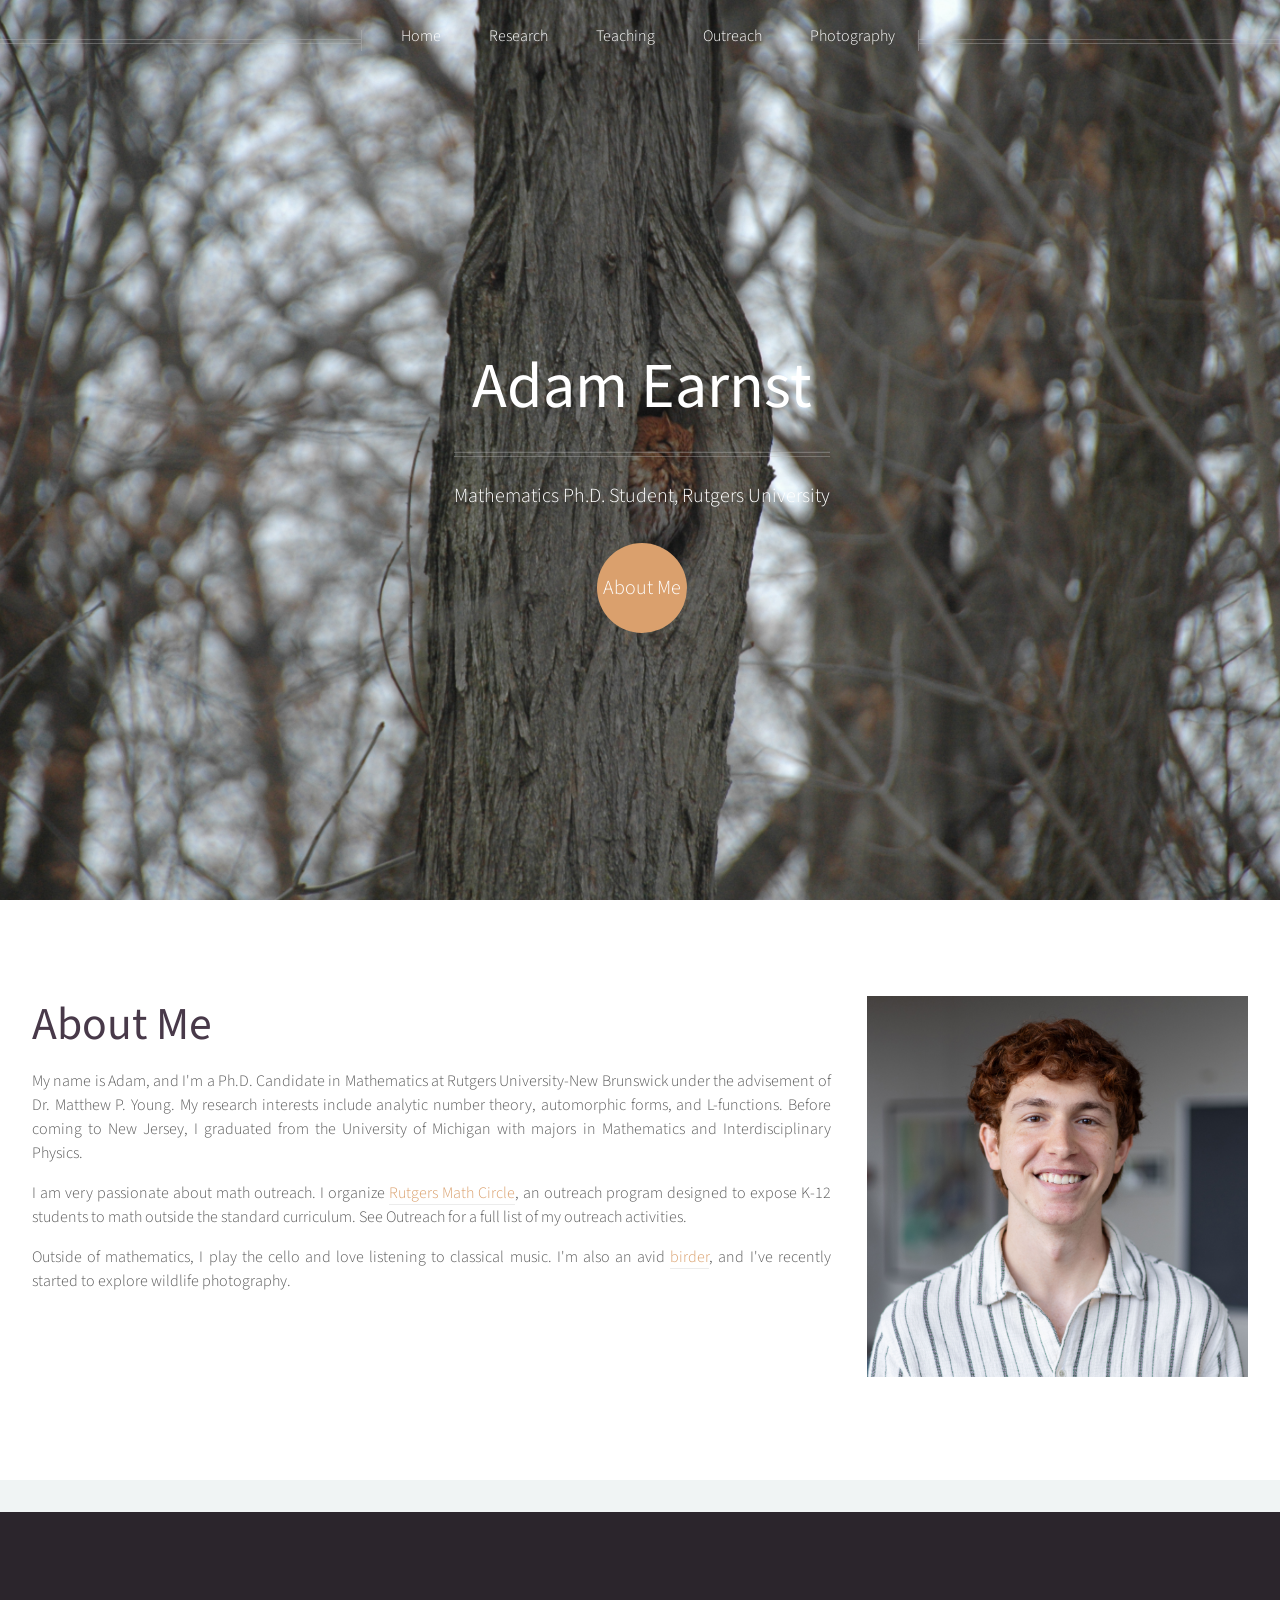
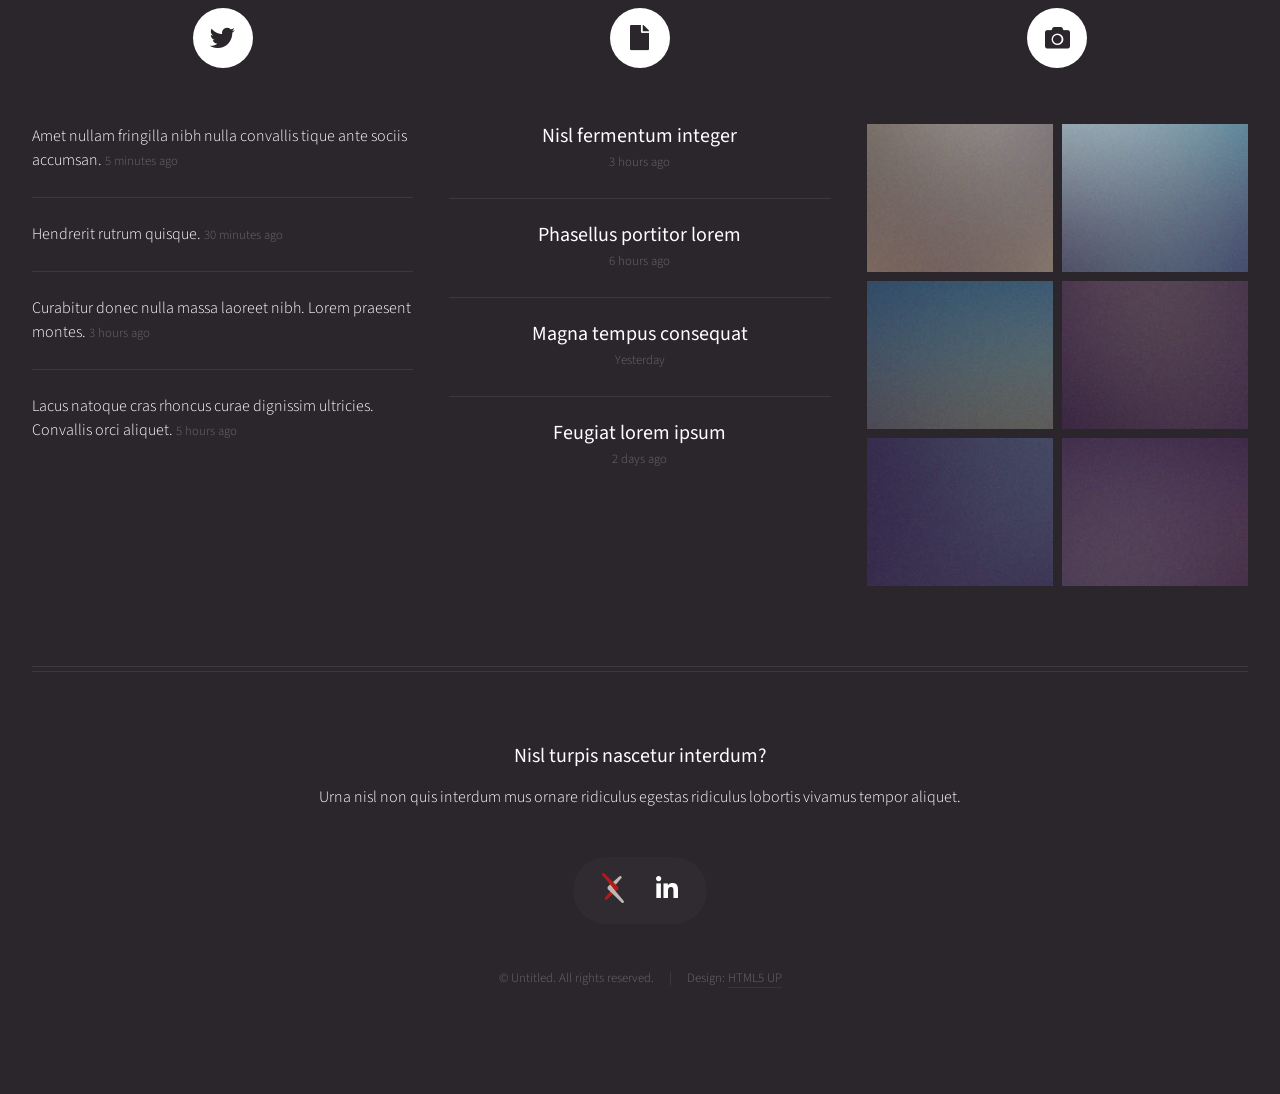
==== commit 801cf452: "Update index.html" ====
--- a/index.html
+++ b/index.html
@@ -12,6 +12,15 @@
 		<link rel="stylesheet" href="assets/css/main.css" />
 		<noscript><link rel="stylesheet" href="assets/css/noscript.css" /></noscript>
 	</head>
+
+	<script>
+	fetch('/components/navbar.html')
+	  .then(response => response.text())
+	  .then(data => {
+		document.getElementById('navbar').innerHTML = data;
+	  });
+	</script>
+	
 	<body class="homepage is-preload">
 		<div id="page-wrapper">
 
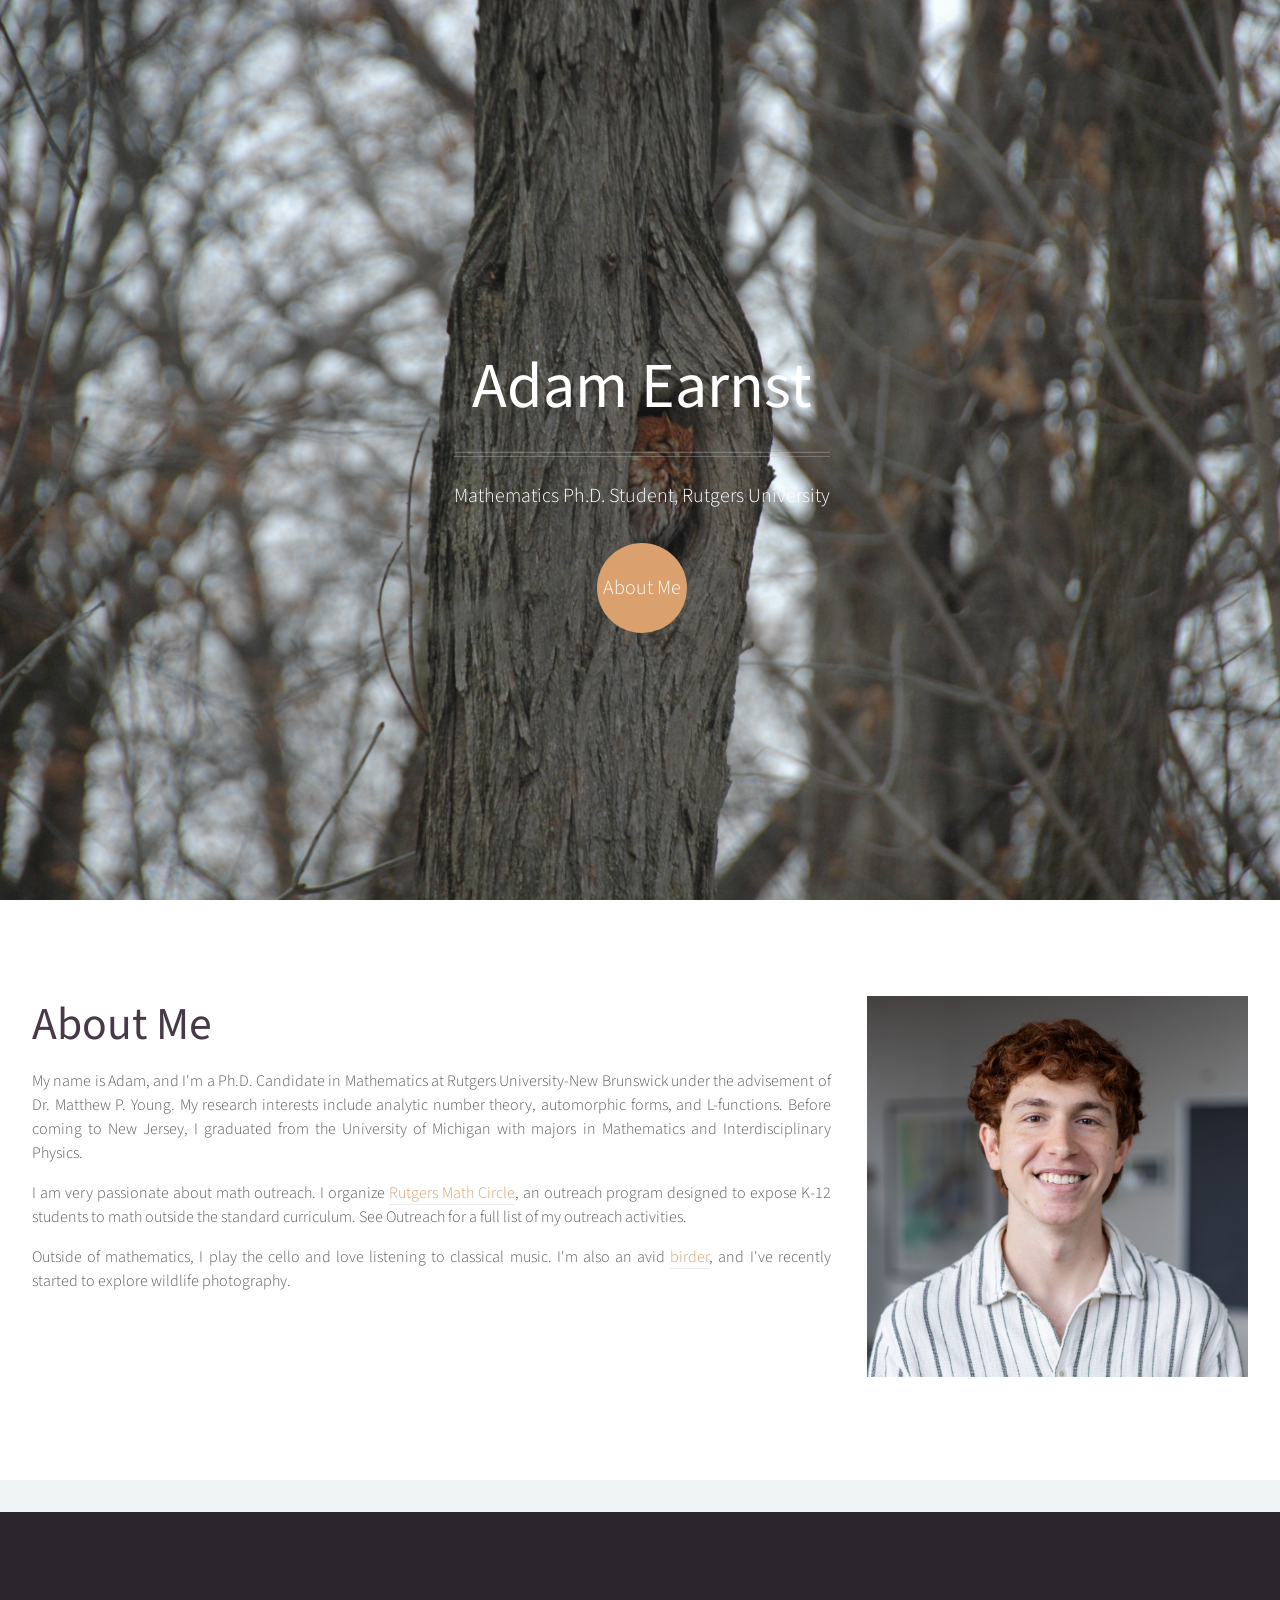
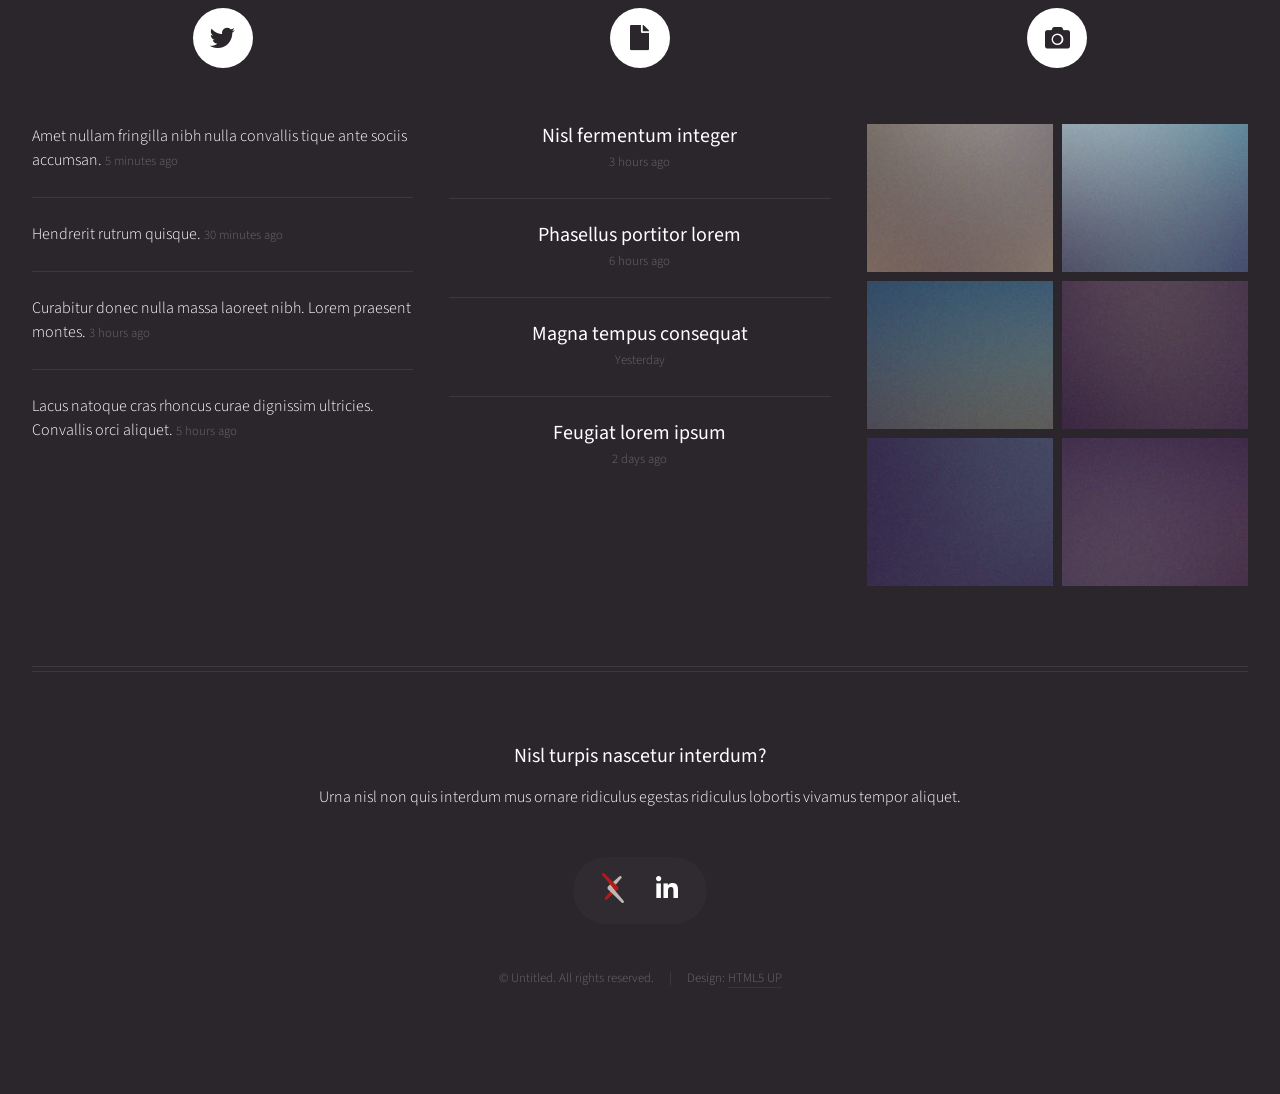
==== commit c264131b: "Update index.html" ====
--- a/index.html
+++ b/index.html
@@ -12,14 +12,6 @@
 		<link rel="stylesheet" href="assets/css/main.css" />
 		<noscript><link rel="stylesheet" href="assets/css/noscript.css" /></noscript>
 	</head>
-
-	<script>
-	fetch('/components/navbar.html')
-	  .then(response => response.text())
-	  .then(data => {
-		document.getElementById('navbar').innerHTML = data;
-	  });
-	</script>
 	
 	<body class="homepage is-preload">
 		<div id="page-wrapper">
@@ -375,7 +367,7 @@
 			<script src="assets/js/breakpoints.min.js"></script>
 			<script src="assets/js/util.js"></script>
 			<script src="assets/js/main.js"></script>
-			<script src="assets/js/observers.js"></script>
+			<script src="assets/js/navbar.js"></script>
 
 	</body>
 </html>
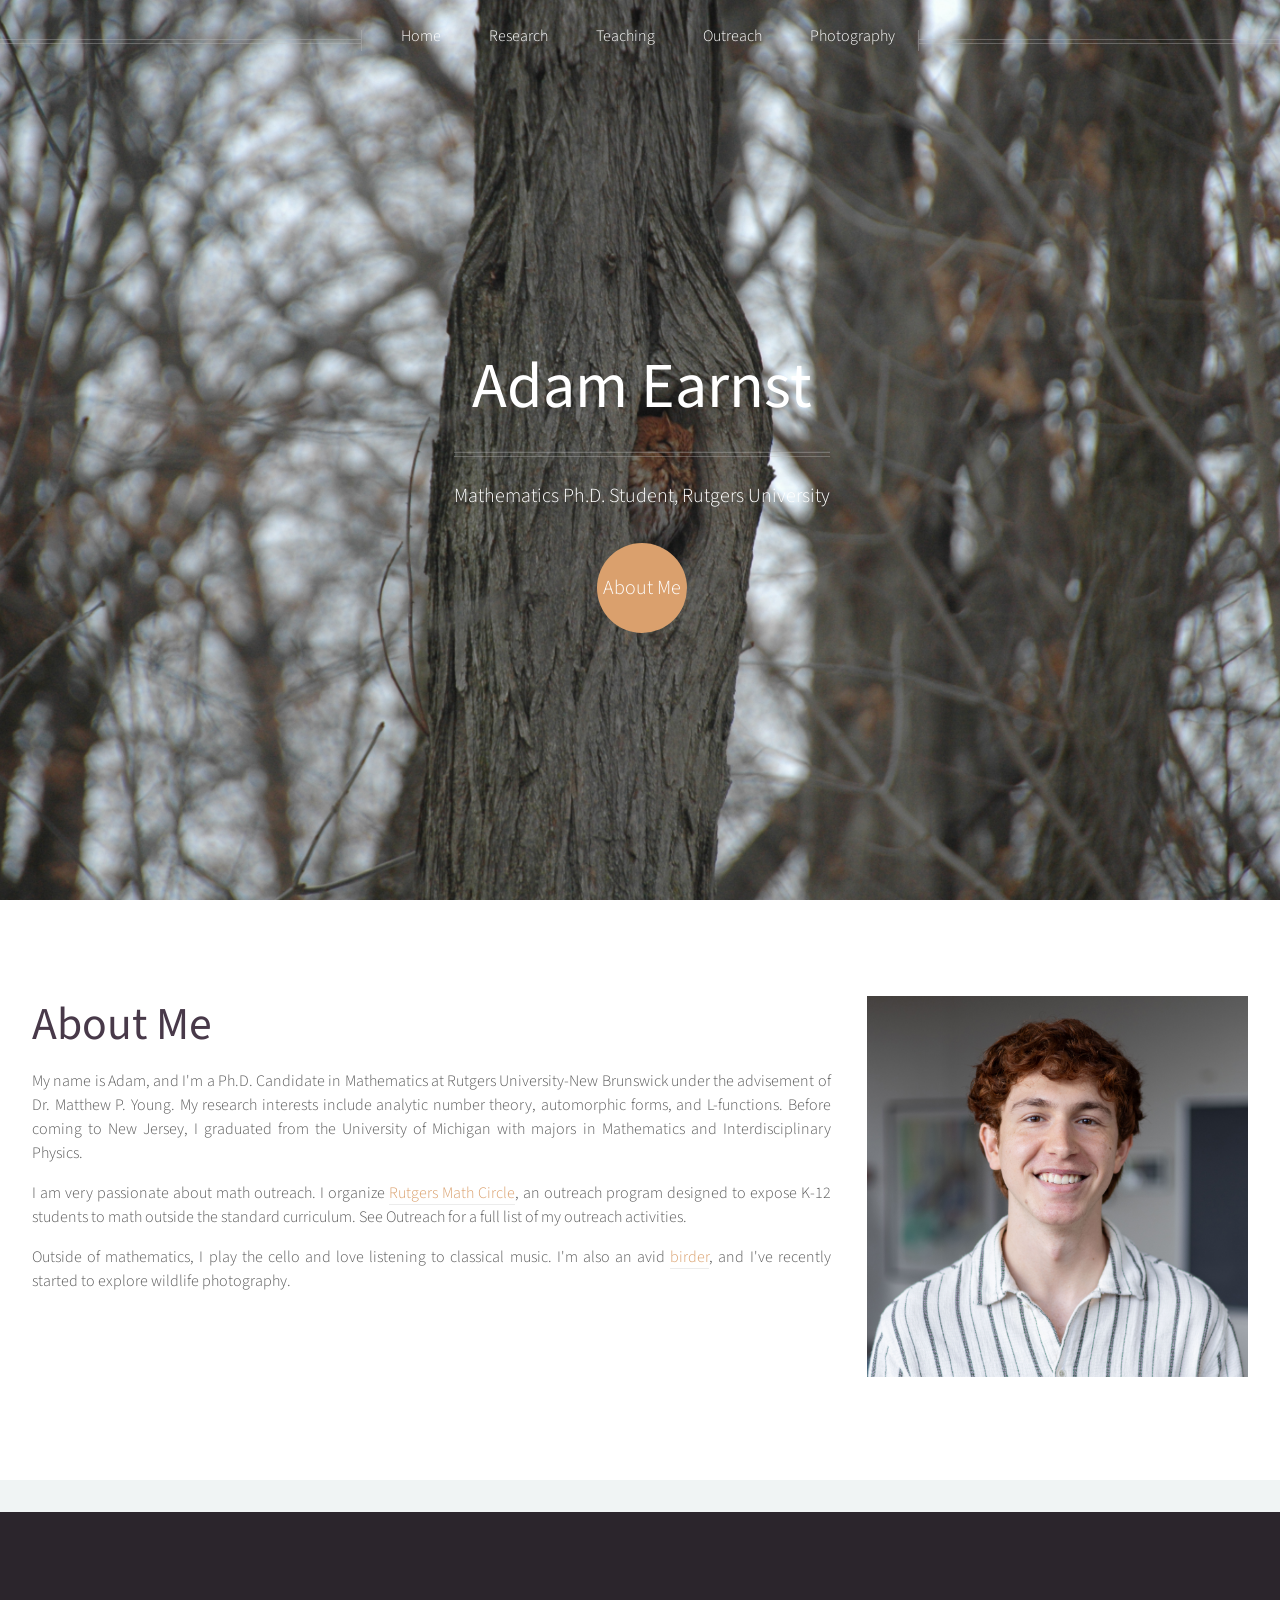
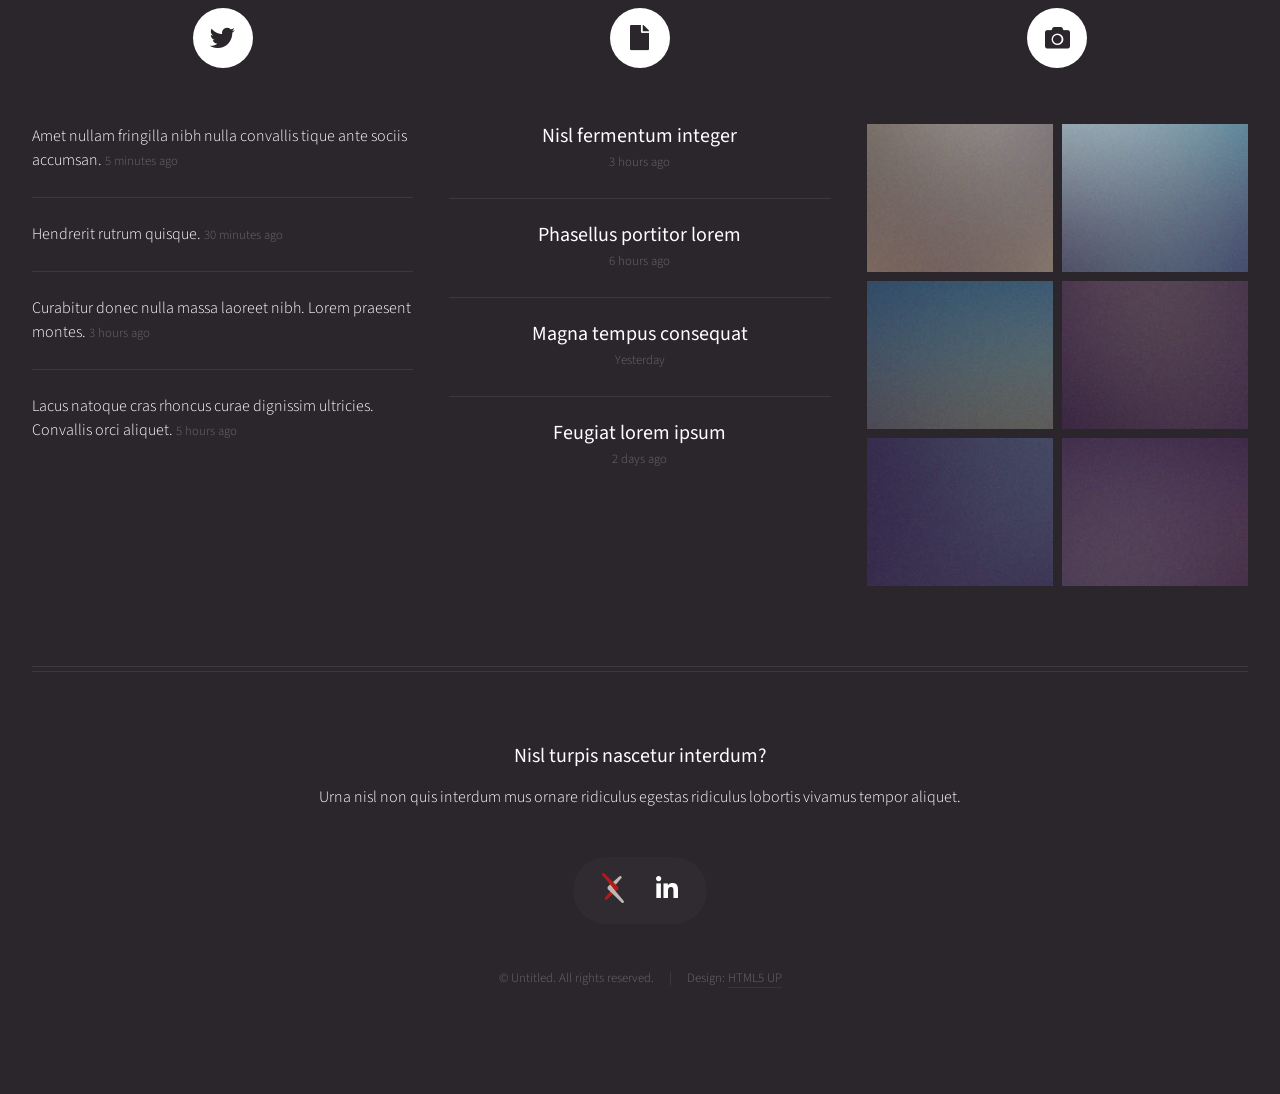
==== commit 8d6d8bb9: "Update index.html" ====
--- a/index.html
+++ b/index.html
@@ -368,6 +368,7 @@
 			<script src="assets/js/util.js"></script>
 			<script src="assets/js/main.js"></script>
 			<script src="assets/js/navbar.js"></script>
+			<script src="assets/js/footer.js"></script>	
 
 	</body>
 </html>
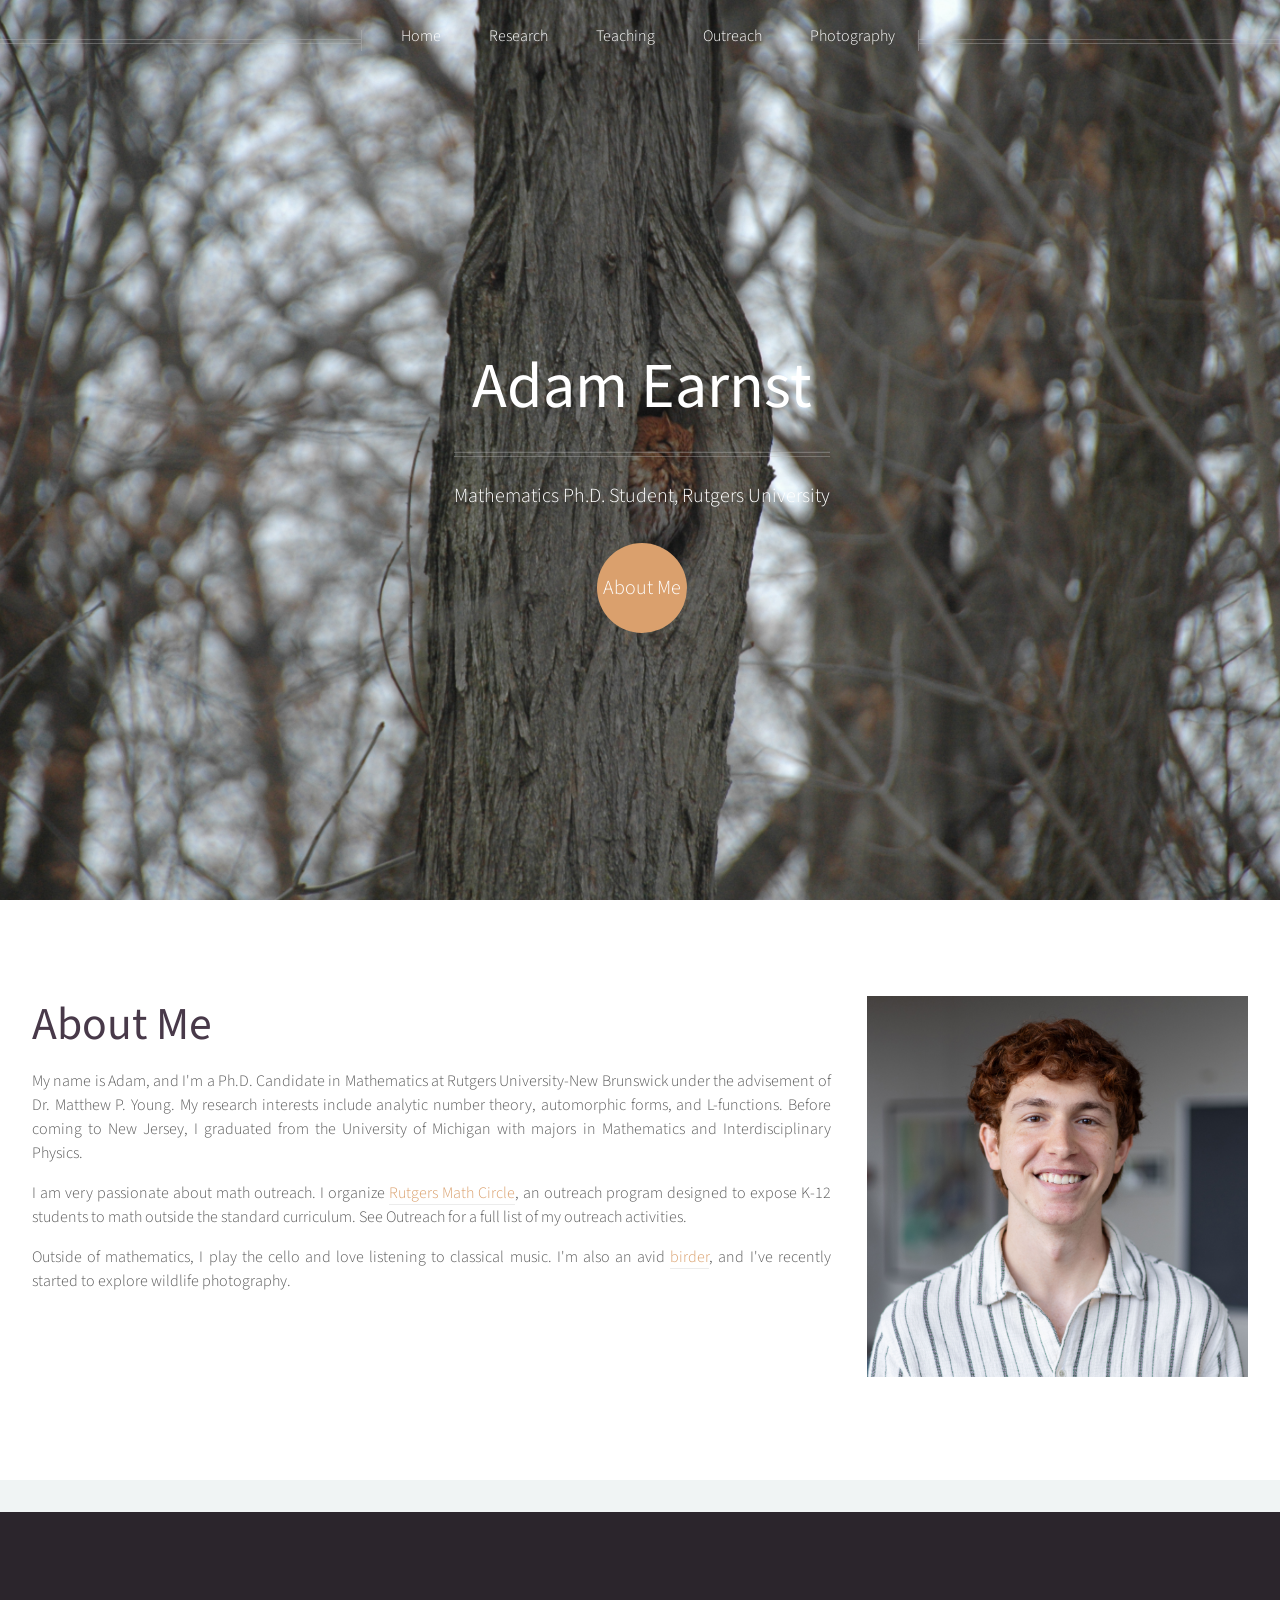
==== commit d0e26e8c: "Update index.html" ====
--- a/index.html
+++ b/index.html
@@ -215,146 +215,7 @@
 
 				</div> -->
 
-			<!-- Footer -->
-				<div id="footer">
-					<div class="container">
-						<div class="row">
-
-							<!-- Tweets -->
-								<section class="col-4 col-12-mobile">
-									<header>
-										<h2 class="icon brands fa-twitter circled"><span class="label">Tweets</span></h2>
-									</header>
-									<ul class="divided">
-										<li>
-											<article class="tweet">
-												Amet nullam fringilla nibh nulla convallis tique ante sociis accumsan.
-												<span class="timestamp">5 minutes ago</span>
-											</article>
-										</li>
-										<li>
-											<article class="tweet">
-												Hendrerit rutrum quisque.
-												<span class="timestamp">30 minutes ago</span>
-											</article>
-										</li>
-										<li>
-											<article class="tweet">
-												Curabitur donec nulla massa laoreet nibh. Lorem praesent montes.
-												<span class="timestamp">3 hours ago</span>
-											</article>
-										</li>
-										<li>
-											<article class="tweet">
-												Lacus natoque cras rhoncus curae dignissim ultricies. Convallis orci aliquet.
-												<span class="timestamp">5 hours ago</span>
-											</article>
-										</li>
-									</ul>
-								</section>
-
-							<!-- Posts -->
-								<section class="col-4 col-12-mobile">
-									<header>
-										<h2 class="icon solid fa-file circled"><span class="label">Posts</span></h2>
-									</header>
-									<ul class="divided">
-										<li>
-											<article class="post stub">
-												<header>
-													<h3><a href="#">Nisl fermentum integer</a></h3>
-												</header>
-												<span class="timestamp">3 hours ago</span>
-											</article>
-										</li>
-										<li>
-											<article class="post stub">
-												<header>
-													<h3><a href="#">Phasellus portitor lorem</a></h3>
-												</header>
-												<span class="timestamp">6 hours ago</span>
-											</article>
-										</li>
-										<li>
-											<article class="post stub">
-												<header>
-													<h3><a href="#">Magna tempus consequat</a></h3>
-												</header>
-												<span class="timestamp">Yesterday</span>
-											</article>
-										</li>
-										<li>
-											<article class="post stub">
-												<header>
-													<h3><a href="#">Feugiat lorem ipsum</a></h3>
-												</header>
-												<span class="timestamp">2 days ago</span>
-											</article>
-										</li>
-									</ul>
-								</section>
-
-							<!-- Photos -->
-								<section class="col-4 col-12-mobile">
-									<header>
-										<h2 class="icon solid fa-camera circled"><span class="label">Photos</span></h2>
-									</header>
-									<div class="row gtr-25">
-										<div class="col-6">
-											<a href="#" class="image fit"><img src="images/pic10.jpg" alt="" /></a>
-										</div>
-										<div class="col-6">
-											<a href="#" class="image fit"><img src="images/pic11.jpg" alt="" /></a>
-										</div>
-										<div class="col-6">
-											<a href="#" class="image fit"><img src="images/pic12.jpg" alt="" /></a>
-										</div>
-										<div class="col-6">
-											<a href="#" class="image fit"><img src="images/pic13.jpg" alt="" /></a>
-										</div>
-										<div class="col-6">
-											<a href="#" class="image fit"><img src="images/pic14.jpg" alt="" /></a>
-										</div>
-										<div class="col-6">
-											<a href="#" class="image fit"><img src="images/pic15.jpg" alt="" /></a>
-										</div>
-									</div>
-								</section>
-
-						</div>
-						<hr />
-						<div class="row">
-							<div class="col-12">
-
-								<!-- Contact -->
-									<section class="contact">
-										<header>
-											<h3>Nisl turpis nascetur interdum?</h3>
-										</header>
-										<p>Urna nisl non quis interdum mus ornare ridiculus egestas ridiculus lobortis vivamus tempor aliquet.</p>
-										<ul class="icons">
-											<li>
-											  	<a href="https://arxiv.org/search/?searchtype=author&query=Earnst%2C+Adam" target="_blank">
-											    <img src="images/arxiv-logomark-small.svg" alt="arXiv" style="height:1.5em; position: relative; top: 5px;">
-											  </a>
-											</li>
-											<li><a href="www.linkedin.com/in/adam-earnst" target="_blank" class="icon brands fa-linkedin-in"><span class="label">Linkedin</span></a></li>
-											
-										</ul>
-									</section>
-
-								<!-- Copyright -->
-									<div class="copyright">
-										<ul class="menu">
-											<li>&copy; Untitled. All rights reserved.</li><li>Design: <a href="http://html5up.net">HTML5 UP</a></li>
-										</ul>
-									</div>
-
-							</div>
-
-						</div>
-					</div>
-				</div>
+			<div id="footer"></div>
 
 		</div>
 
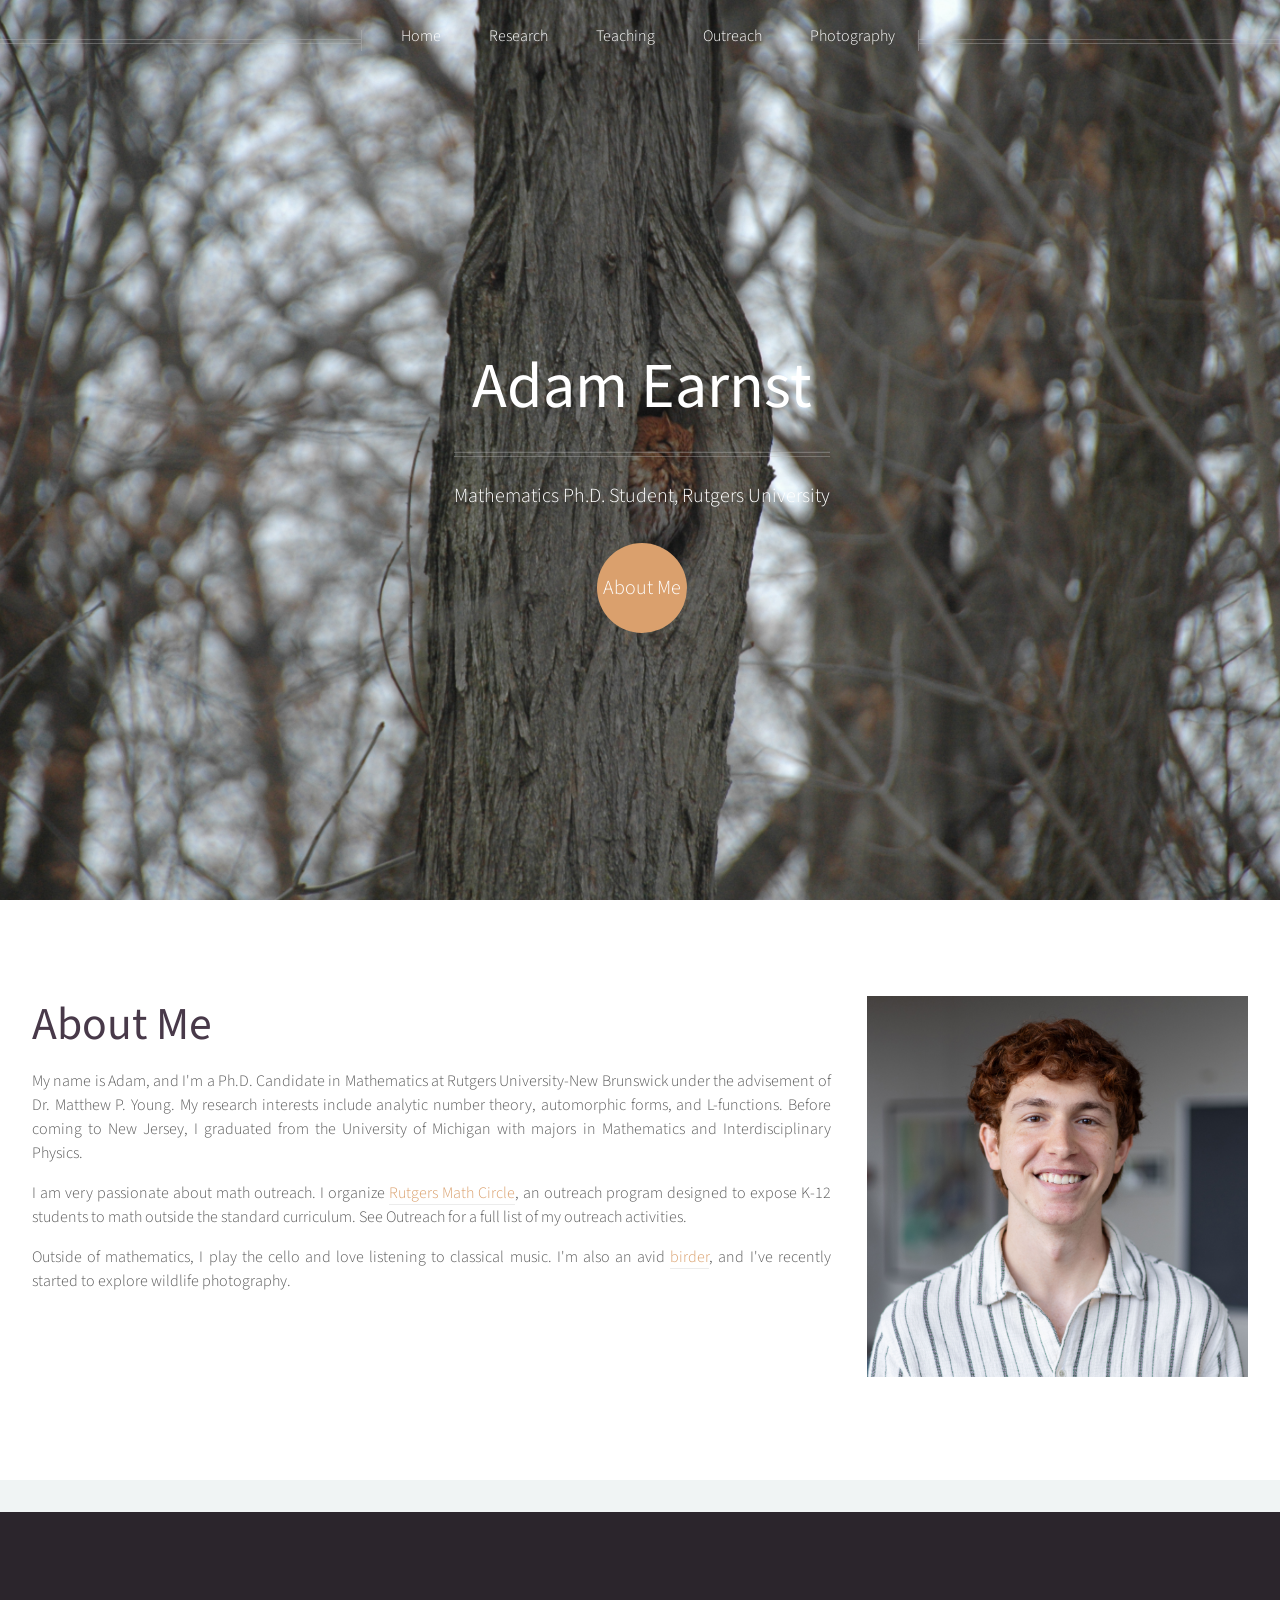
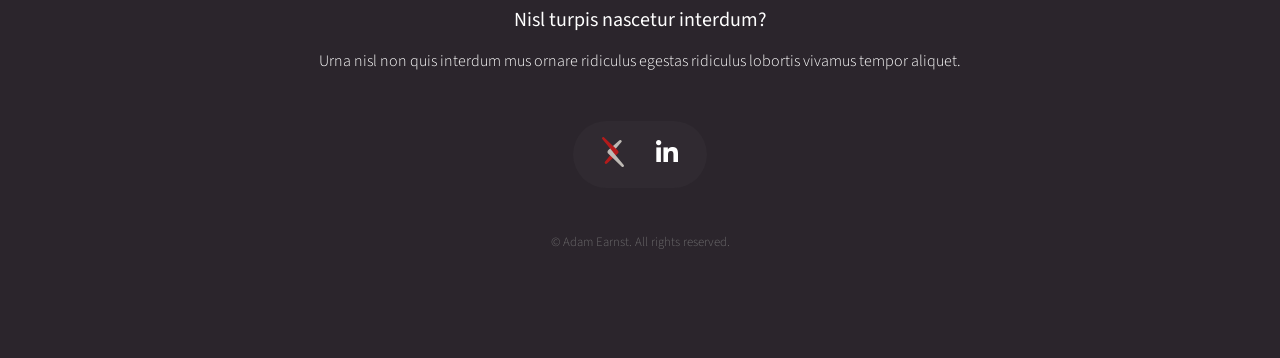
==== commit 5d500ae0: "Update index.html" ====
--- a/index.html
+++ b/index.html
@@ -215,7 +215,7 @@
 
 				</div> -->
 
-			<div id="footer"></div>
+			<div id="footer-container"></div>
 
 		</div>
 
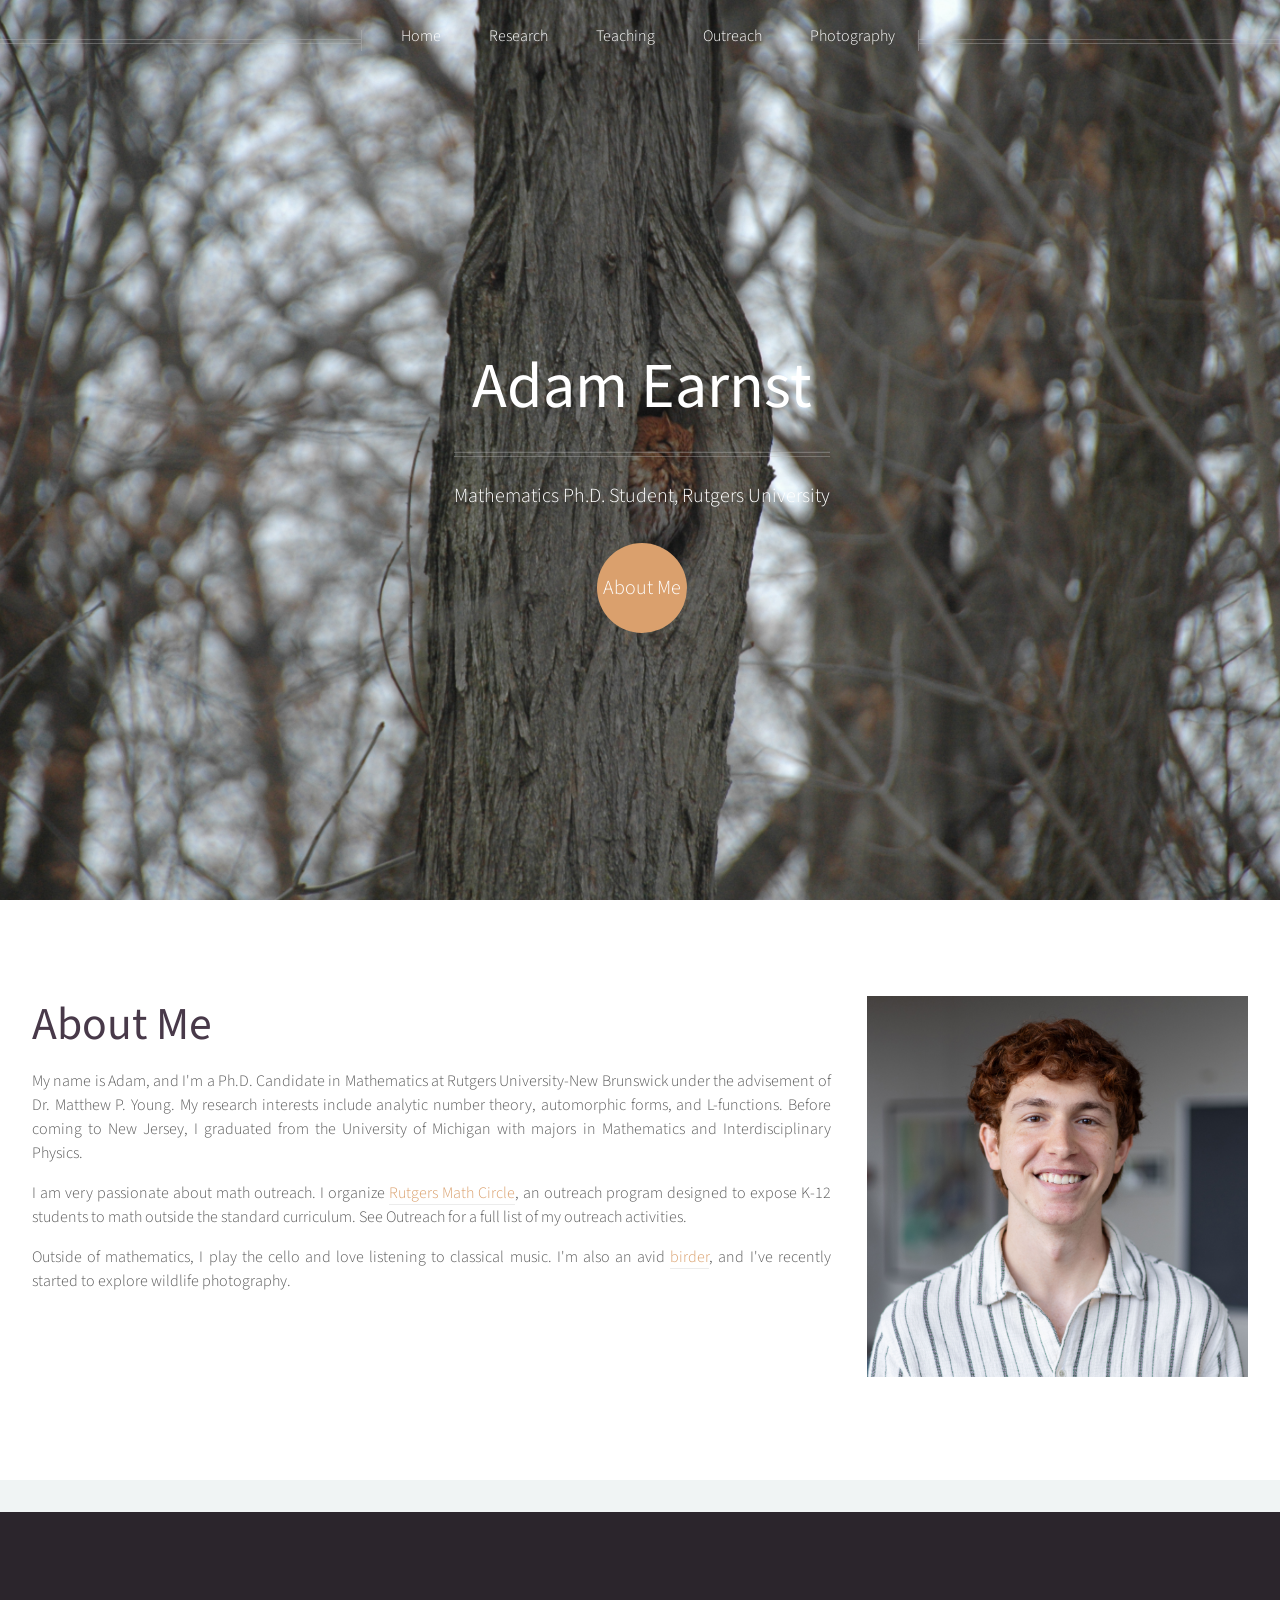
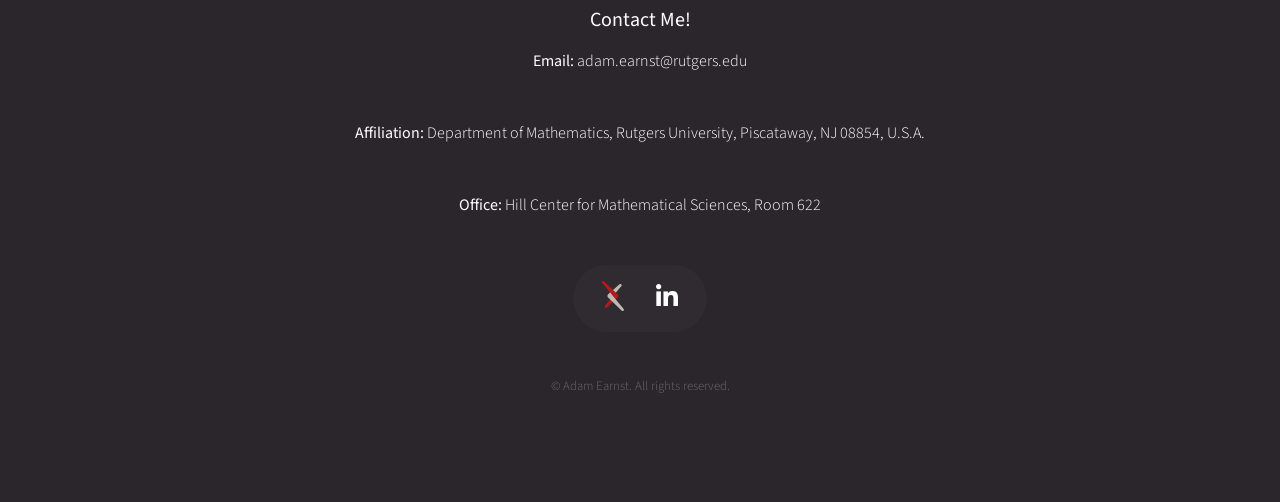
==== commit 758058f4: "Update index.html" ====
--- a/index.html
+++ b/index.html
@@ -32,7 +32,15 @@
 						</div>
 
 					<!-- Nav -->
-						<div id="navbar"></div>
+						<nav id="nav">
+						  <ul>
+						    <li><a href="index.html">Home</a></li>
+						    <li><a href="research.html">Research</a></li>
+						    <li><a href="teaching.html">Teaching</a></li>
+						    <li><a href="outreach.html">Outreach</a></li>
+						    <li><a href="photography.html">Photography</a></li>
+						  </ul>
+						</nav>
 
 				</div>
 
--- a/assets/css/main.css
+++ b/assets/css/main.css
@@ -140,7 +140,6 @@
 
 	strong, b {
 		font-weight: 400;
-		color: #483949;
 	}
 
 	em, i {
@@ -1636,6 +1635,10 @@
 
 				.row > .off-12-mobile {
 					margin-left: 100%;
+				}
+
+				.row > .hide-mobile {
+					display: none !important;
 				}
 
 				.row.gtr-0 {
@@ -2628,6 +2631,10 @@
 
 			.carousel article p {
 				text-align: center;
+			}
+
+			.carousel header {
+			    text-align: center;
 			}
 
 /* Wide */
